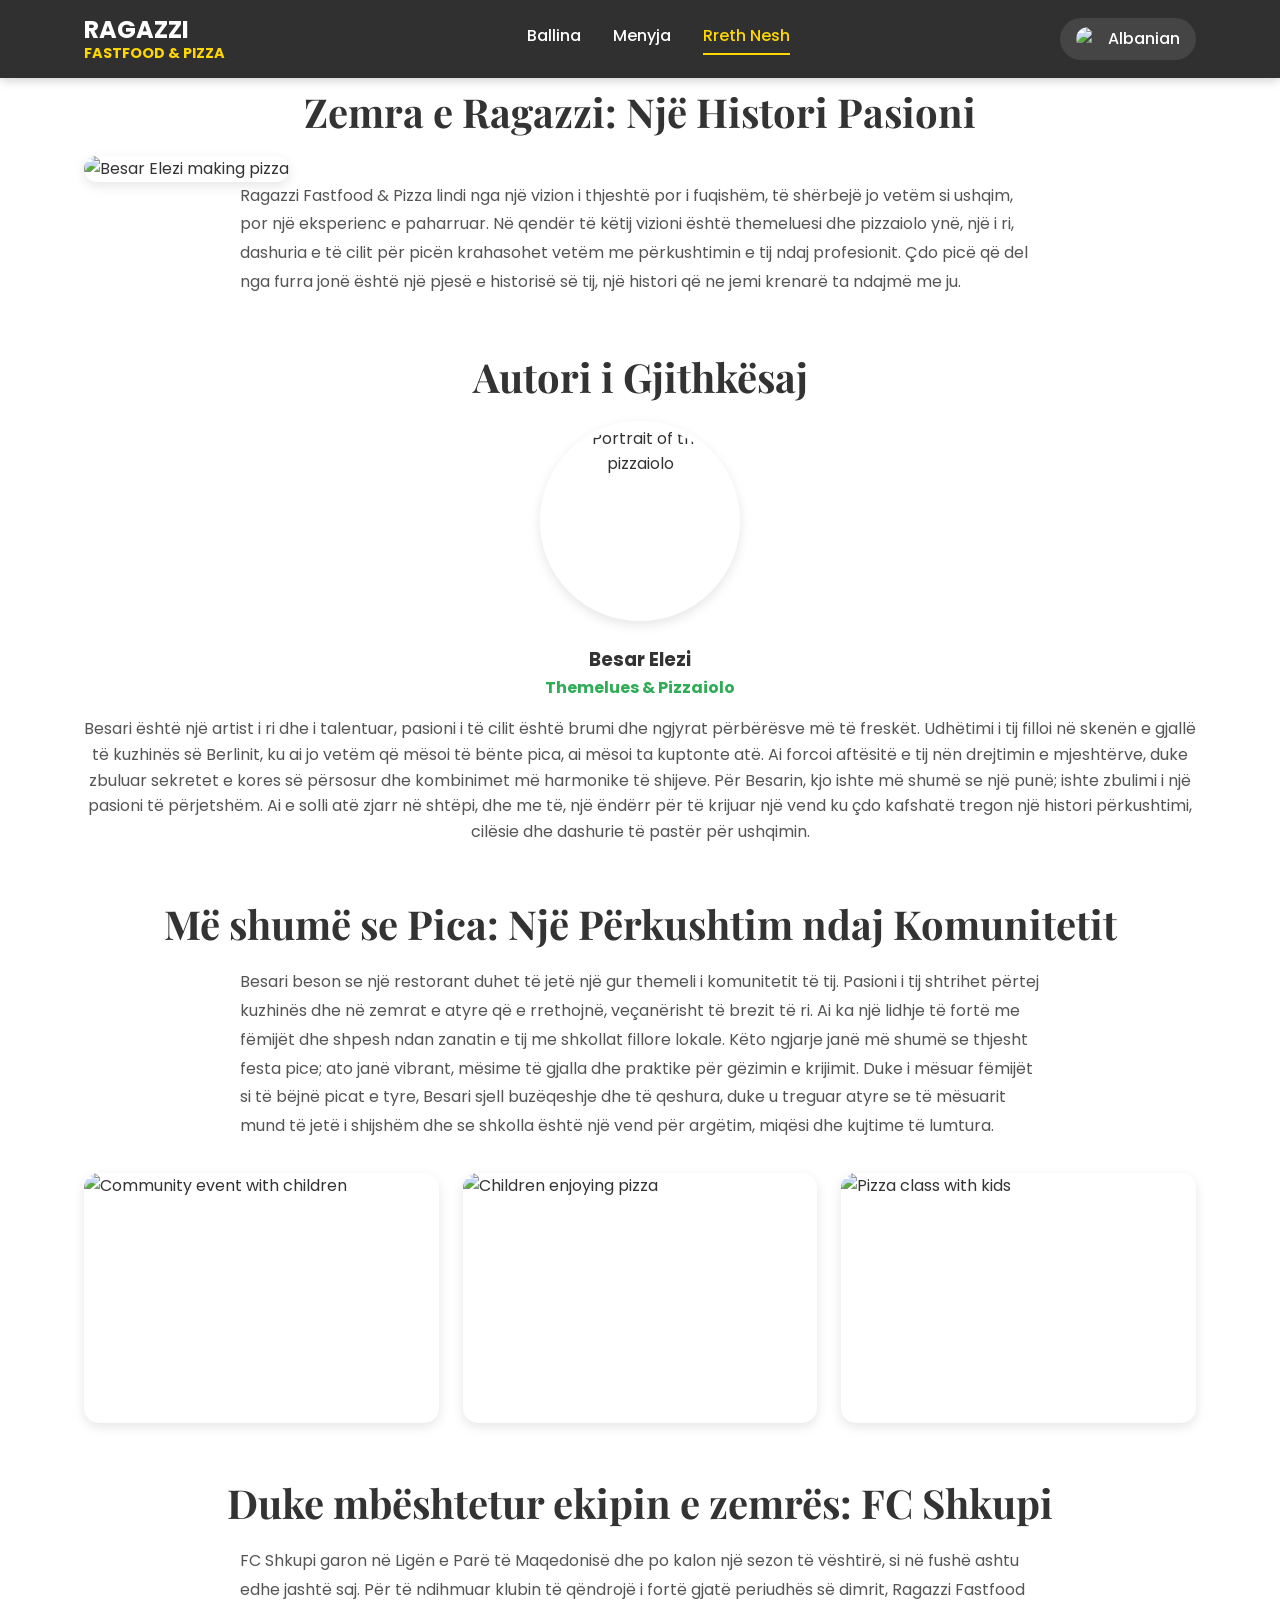
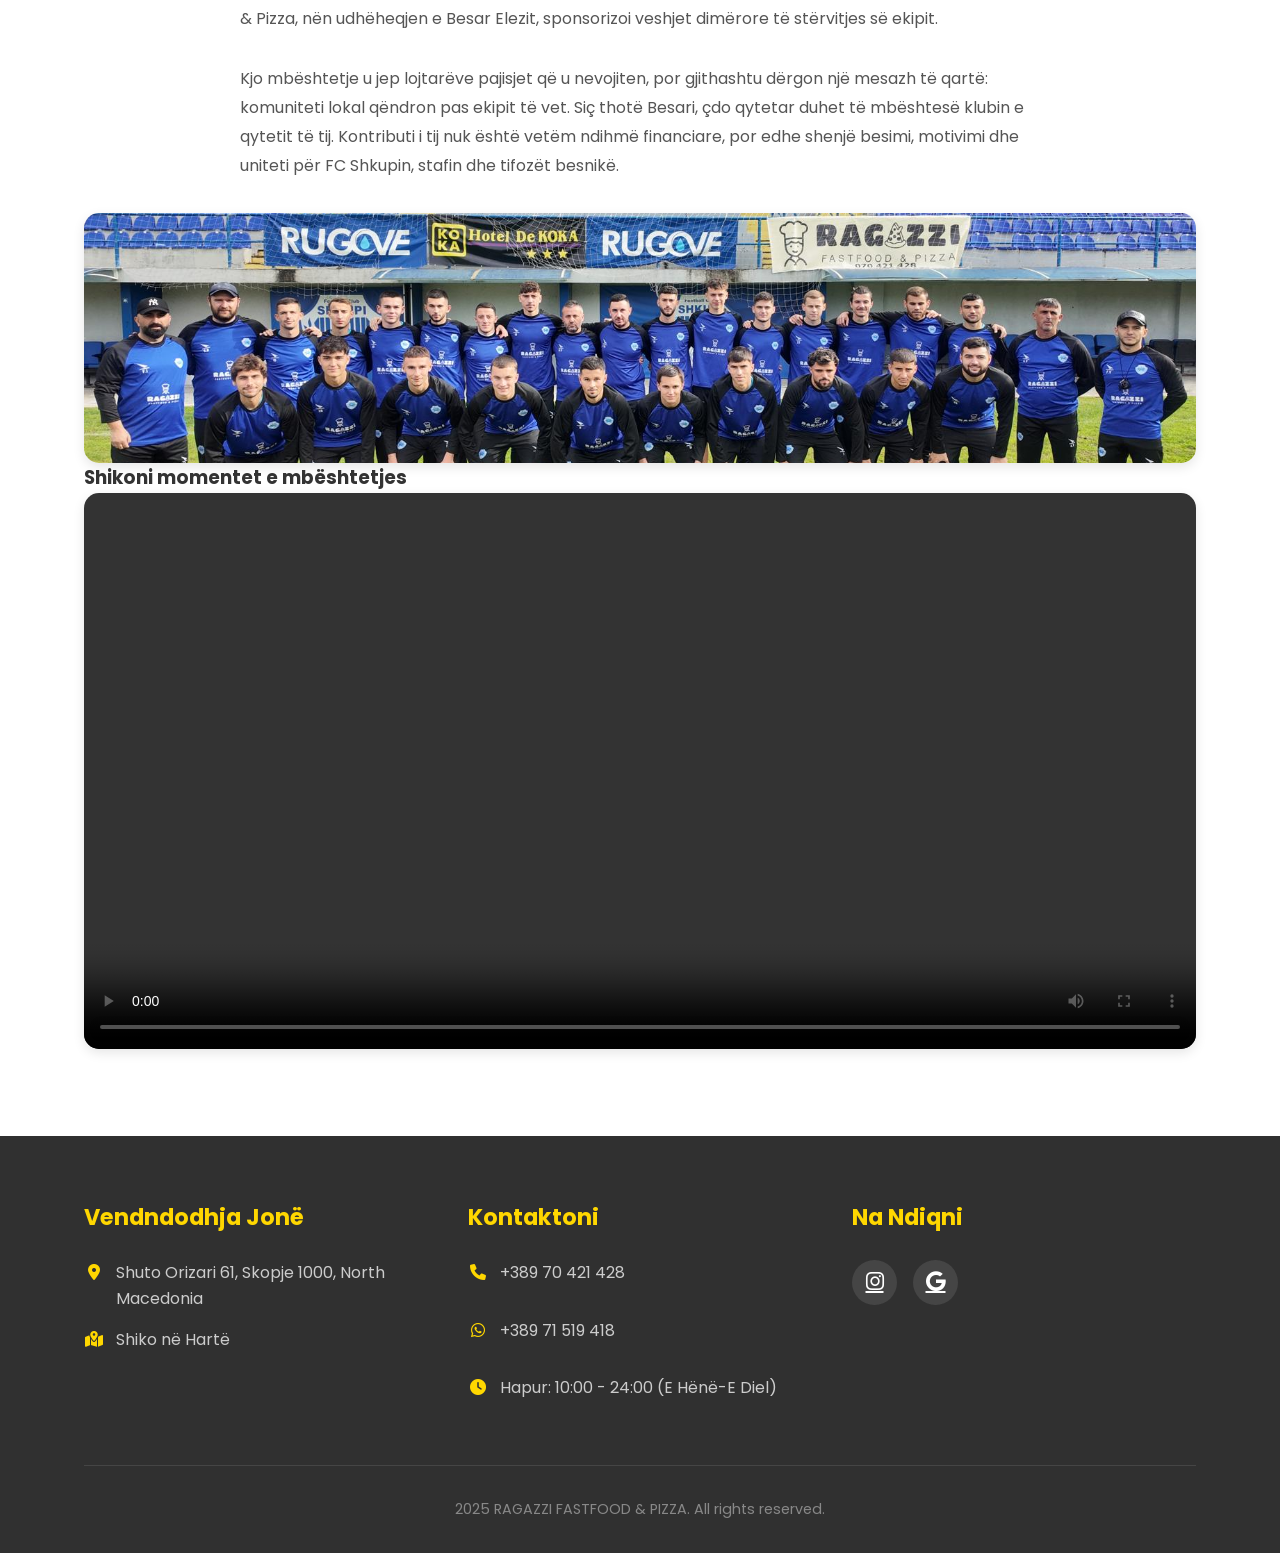
==== about.html @ 8645ae1c "Update about.html" ====
<!DOCTYPE html>
<html lang="en">
<head>
    <meta charset="UTF-8">
    <meta name="viewport" content="width=device-width, initial-scale=1.0">
    <meta name="description" content="Learn more about Ragazzi Fastfood & Pizza, the story of founder Besar Elezi, and how Ragazzi supports the local community and FC Shkupi.">
    <title>RAGAZZI FASTFOOD & PIZZA - About Us</title>

    <!-- Google Fonts and Font Awesome -->
    <link rel="preconnect" href="https://fonts.googleapis.com">
    <link rel="preconnect" href="https://fonts.gstatic.com" crossorigin>
    <link href="https://fonts.googleapis.com/css2?family=Poppins:wght@300;400;500;600;700&family=Playfair+Display:wght@700&display=swap" rel="stylesheet">
    <link rel="stylesheet" href="https://cdnjs.cloudflare.com/ajax/libs/font-awesome/6.0.0-beta3/css/all.min.css">

    <!-- Stylesheet -->
    <link rel="stylesheet" href="styles.css">

    <!-- === FAVICON & APP ICONS === -->
    <link rel="apple-touch-icon" sizes="180x180" href="logo.png">
    <link rel="icon" type="image/png" sizes="32x32" href="logo.png">
    <link rel="icon" type="image/png" sizes="16x16" href="logo.png">
    <link rel="shortcut icon" href="logo.png">
</head>
<body>
    <div id="floating-elements"></div>

    <header class="header">
        <div class="container">
            <div class="logo">RAGAZZI<br><span>FASTFOOD &amp; PIZZA</span></div>
            <nav class="main-nav">
                <a href="index.html" data-lang="home">Home</a>
                <a href="index.html" data-lang="menu">Menu</a>
                <a href="#about" class="active" data-page="about-page" data-lang="about">About Us</a>
            </nav>
            <div class="header-actions">
                <div class="language-switcher">
                    <div class="selected-lang">
                        <img src="https://flagcdn.com/gb.svg" alt="English Flag">
                        <span data-lang-key="en">English</span>
                    </div>
                    <div class="lang-dropdown">
                        <a href="#" data-lang-code="en"><img src="https://flagcdn.com/gb.svg" alt="English Flag"> English</a>
                        <a href="#" data-lang-code="sq"><img src="https://flagcdn.com/al.svg" alt="Albanian Flag"> Albanian</a>
                        <a href="#" data-lang-code="mk"><img src="https://flagcdn.com/mk.svg" alt="Macedonian Flag"> Macedonian</a>
                        <a href="#" data-lang-code="tr"><img src="https://flagcdn.com/tr.svg" alt="Turkish Flag"> Turkish</a>
                    </div>
                </div>
                <div class="mobile-nav-toggle"><i class="fas fa-bars"></i></div>
            </div>
        </div>
    </header>

    <main>
        <section id="about-page" class="page active">
            <div class="about-page">
                <div class="container">
                    <section class="about-section">
                        <h1 data-lang="aboutTitle">The Heart of Ragazzi: A Story of Passion</h1>
                        <img src="https://i.imgur.com/xi0bh5e.png" alt="Besar Elezi making pizza" class="about-hero-image" onerror="this.onerror=null;this.src='https://placehold.co/1200x500/e8e8e8/666?text=The+Art+of+Pizza';">
                        <div class="about-text">
                            <p data-lang="aboutIntro">Ragazzi Fastfood &amp; Pizza was born from a simple yet powerful vision: to serve not just food, but an experience. At the center of this vision is our founder and head pizzaiolo, a young man whose love for pizza is matched only by his dedication to his craft. Every pizza that comes out of our oven is a piece of his story, a story that we are proud to share with you.</p>
                        </div>
                    </section>

                    <section class="about-section">
                        <h2 data-lang="meetPizzaiolo">Meet the Pizzaiolo</h2>
                        <div class="pizzaiolo-section">
                            <img src="https://i.imgur.com/O9GKi3A.png" alt="Portrait of the pizzaiolo" onerror="this.onerror=null;this.src='https://placehold.co/300x300/e8e8e8/666?text=Pizzaiolo';">
                            <h3>Besar Elezi</h3>
                            <p class="title" data-lang="pizzaioloTitle">Founder &amp; Head Pizzaiolo</p>
                            <p data-lang="pizzaioloBio">Besar is a young and talented artist whose canvas is dough and whose paints are the freshest ingredients. His journey began in the vibrant culinary scene of Berlin, where he didn't just learn to make pizza—he learned to understand it. He forged his skills under the guidance of masters, discovering the secrets to the perfect crust and the most harmonious flavor combinations. For Besar, this was more than a job; it was the discovery of a lifelong passion. He brought that fire back home, and with it, a dream to create a place where every slice tells a story of dedication, quality, and the pure love of food.</p>
                        </div>
                    </section>

                    <section class="about-section">
                        <h2 data-lang="communityTitle">More Than Pizza: A Commitment to Community</h2>
                        <div class="about-text">
                            <p data-lang="communityDesc">Besar believes that a restaurant should be a cornerstone of its community. His passion extends beyond the kitchen and into the hearts of those around him, especially the younger generation. He has a strong connection with kids and frequently shares his craft with local elementary schools. These events are more than just pizza parties; they are vibrant, hands-on lessons in the joy of creation. By teaching children how to make their own pizzas, Besar brings smiles and laughter, showing them that learning can be delicious and that school is a place for fun, friendship, and happy memories.</p>
                        </div>
                        <div class="community-gallery">
                            <img src="https://i.imgur.com/cgUphZ9.png" alt="Community event with children" onerror="this.onerror=null;this.src='https://placehold.co/400x250/ccc/fff?text=Community+Event';">
                            <img src="https://i.imgur.com/gWhzV1w.png" alt="Children enjoying pizza" onerror="this.onerror=null;this.src='https://placehold.co/400x250/ccc/fff?text=Happy+Kids';">
                            <img src="https://i.imgur.com/lslG76N.png" alt="Pizza class with kids" onerror="this.onerror=null;this.src='https://placehold.co/400x250/ccc/fff?text=Pizza+Class';">
                        </div>
                    </section>

                    <section class="about-section">
                        <h2 data-lang="fcShkupiTitle">Supporting His Favorite Team: FC Shkupi</h2>
                        <div class="about-text">
                            <p data-lang="fcShkupiParagraph1">FC Shkupi is competing in the Macedonian First League and has been going through a difficult season, both on and off the pitch. To help the club stay strong during the winter period, Ragazzi Fastfood &amp; Pizza, led by Besar Elezi, stepped in and sponsored the team&apos;s winter training clothes.</p>
                            <p data-lang="fcShkupiParagraph2">This support gives the players the equipment they need, but it also sends a clear message: the local community stands behind its team. As Besar explains, everyone who lives in the city should support their own club. His contribution is not only financial help, it is also a sign of belief, motivation and unity for FC Shkupi, the club staff and its loyal fans.</p>
                        </div>
                        <div class="community-gallery">
                            <img src="fc-shkupi-team.jpg" alt="FC Shkupi players together on the pitch with Ragazzi Fastfood &amp; Pizza sponsorship" onerror="this.onerror=null;this.src='https://placehold.co/400x250/ccc/fff?text=FC+Shkupi';">
                        </div>
                        <div class="about-text">
                            <h3 data-lang="fcShkupiVideoTitle">Watch the Support in Action</h3>
                            <video class="about-hero-image" controls>
                                <source src="https://www.devletajansi.com/wp-content/uploads/2025/11/WhatsApp-Video-2025-11-16-at-00.43.44.mp4" type="video/mp4">
                                Your browser does not support the video tag.
                            </video>
                        </div>
                    </section>
                </div>
            </div>
        </section>
    </main>

    <div id="phone-modal" class="phone-modal">
        <div class="phone-modal-content">
            <span class="close-modal">×</span>
            <h3 data-lang="modalTitle">Call or Message Us</h3>
            <p data-lang="modalSubtitle">Please choose an option below:</p>
            <a href="tel:+38970421428" class="phone-number"><i class="fas fa-phone"></i> <span data-lang="callUs">Call Us</span></a>
            <a href="https://wa.me/38971519418" target="_blank" class="whatsapp-btn"><i class="fab fa-whatsapp"></i> <span data-lang="chatOnWhatsApp">Chat on WhatsApp</span></a>
            <p class="opening-hours" data-lang="openingHours">We're open: 10:00 AM - 12:00 AM</p>
        </div>
    </div>

    <footer class="footer">
        <div class="container">
            <div class="footer-content">
                <div class="footer-section">
                    <h3 data-lang="footerLocation">Our Location</h3>
                    <p><i class="fas fa-map-marker-alt"></i> <span>Shuto Orizari 61, Skopje 1000, North Macedonia</span></p>
                    <p><a href="https://www.google.com/maps/dir//Shuto+Orizari+61,+Skopje+1000,+North+Macedonia/@42.0305661,21.3462518,12z/data=!3m1!4b1!4m8!4m7!1m0!1m5!1m1!1s0x135415005ac9d28f:0x5d657fdca8c53835!2m2!1d21.4286192!2d42.0305908?entry=ttu" target="_blank"><i class="fas fa-map-marked-alt"></i> <span data-lang="viewOnMap">View on Google Maps</span></a></p>
                </div>
                <div class="footer-section">
                    <h3 data-lang="footerContact">Contact Us</h3>
                    <p><i class="fas fa-phone"></i> <a href="tel:+38970421428">+389 70 421 428</a></p>
                    <p><i class="fab fa-whatsapp"></i> <a href="https://wa.me/38971519418" target="_blank">+389 71 519 418</a></p>
                    <p><i class="fas fa-clock"></i> <span data-lang="footerOpen">Open: 10:00 AM - 12:00 AM (Mon-Sun)</span></p>
                </div>
                <div class="footer-section">
                    <h3 data-lang="footerFollow">Follow Us</h3>
                    <div class="social-links">
                        <a href="https://www.instagram.com/ragazzipizzafastfood" target="_blank" aria-label="Instagram"><i class="fab fa-instagram"></i></a>
                        <a href="https://g.co/kgs/qPfLJbe" target="_blank" aria-label="Google Reviews"><i class="fab fa-google"></i></a>
                    </div>
                </div>
            </div>
            <div class="footer-bottom">
                <p> 2025 RAGAZZI FASTFOOD &amp; PIZZA. All rights reserved.</p>
            </div>
        </div>
    </footer>

    <script>
        if (!window.location.hash) {
            var savedLang = localStorage.getItem('ragazziLang') || 'sq';
            window.location.hash = '#' + savedLang + '/about';
        }
    </script>
    <script src="script.js"></script>
</body>
</html>
---- styles.css ----
/* Global Styles & Variables */
:root {
    --primary-color: #2EAD56;
    --accent-color: #FFD700;
    --text-color: #333;
    --white: #fff;
    --light-bg: #f9f9f9;
    --shadow: 0 4px 12px rgba(0, 0, 0, 0.1);
    --shadow-hover: 0 8px 20px rgba(0, 0, 0, 0.15);
    --transition: all 0.3s ease;
    --bg-gradient: linear-gradient(135deg, #e74c3c, #c0392b);
}
* { margin: 0; padding: 0; box-sizing: border-box; }
html { scroll-behavior: smooth; -webkit-tap-highlight-color: transparent; overflow-x: hidden; }
body {
    font-family: 'Poppins', sans-serif;
    line-height: 1.6;
    color: var(--text-color);
    background: var(--white);
    position: relative;
    overflow-x: hidden;
}
body.mobile-nav-open { overflow: hidden; }
.container { width: 90%; max-width: 1200px; margin: 0 auto; padding: 0 20px; }
.page { display: none; animation: fadeIn 0.6s ease-in-out; overflow: hidden; }
.page.active { display: block; }
@keyframes fadeIn {
    from { opacity: 0; transform: translateY(20px); }
    to { opacity: 1; transform: translateY(0); }
}
.lang-switching [data-lang],
.lang-switching #pizza-name,
.lang-switching #pizza-description,
.lang-switching #menu-title {
    opacity: 0;
   transition: opacity 0.3s ease;
}

/* Header */
.header {
    background-color: rgba(26, 26, 26, 0.9);
    padding: 1rem 0;
    position: fixed;
    width: 100%;
    top: 0;
    z-index: 1000;
    transition: padding 0.3s ease;
    box-shadow: 0 2px 10px rgba(0, 0, 0, 0.2);
    backdrop-filter: blur(10px);
}
.header .container { display: flex; justify-content: space-between; align-items: center; }
.logo { font-size: 1.5rem; font-weight: 700; color: var(--white); text-transform: uppercase; line-height: 1.2; }
.logo span { font-size: 0.9rem; display: block; color: var(--accent-color); }
.main-nav { display: flex; align-items: center; }
.main-nav a {
    color: var(--white);
    text-decoration: none;
    font-weight: 500;
    margin-left: 2rem;
    padding-bottom: 5px;
    border-bottom: 2px solid transparent;
    transition: var(--transition);
}
.main-nav a:hover, .main-nav a.active { color: var(--accent-color); border-bottom-color: var(--accent-color); }
.header-actions { display: flex; align-items: center; gap: 1rem; }
.mobile-nav-toggle { display: none; color: var(--white); font-size: 1.5rem; cursor: pointer; z-index: 1001; }

/* Language Switcher */
.language-switcher { position: relative; }
.selected-lang { display: flex; align-items: center; cursor: pointer; padding: 0.5rem 1rem; border-radius: 50px; background-color: rgba(255, 255, 255, 0.1); transition: background-color 0.3s ease; }
.selected-lang:hover { background-color: rgba(255, 255, 255, 0.2); }
.selected-lang img { width: 24px; height: 24px; margin-right: 0.5rem; border-radius: 50%; }
.selected-lang span { color: var(--white); font-weight: 500; }
.lang-dropdown {
    position: absolute;
    top: 120%;
    right: 0;
    background-color: var(--white);
    border-radius: 8px;
    box-shadow: 0 4px 20px rgba(0,0,0,0.15);
    padding: 0.5rem;
    width: max-content;
    opacity: 0;
    visibility: hidden;
    transform: translateY(10px);
    transition: opacity 0.3s ease, transform 0.3s ease, visibility 0.3s;
}
.language-switcher.open .lang-dropdown { opacity: 1; visibility: visible; transform: translateY(0); }
.lang-dropdown a { display: flex; align-items: center; padding: 0.75rem 1rem; text-decoration: none; color: var(--text-color); transition: background-color 0.2s ease; border-radius: 4px; }
.lang-dropdown a:hover { background-color: var(--light-bg); }
.lang-dropdown img { width: 20px; height: 20px; margin-right: 0.75rem; border-radius: 50%; }

/* Hero Section */
.hero {
    background-color: #000; /* Fallback */
    background-image: 
        radial-gradient(ellipse at center, rgba(210, 0, 0, 0.3) 0%, rgba(0, 0, 0, 0.9) 70%),
        url('https://www.pngall.com/wp-content/uploads/2017/01/Albanian-Eagle-PNG-Image.png');
    background-size: 
        100% 100%,
        60% auto;
    background-position: 
        center center,
        center center;
    background-repeat: 
        no-repeat,
        no-repeat;
    height: 100vh;
    display: flex;
    align-items: center;
    justify-content: center;
    text-align: center;
    color: var(--white);
    position: relative; /* For potential pseudo-elements if needed */
}
.hero-content h1 { font-family: 'Playfair Display', serif; font-size: 4rem; margin-bottom: 1rem; text-shadow: 2px 2px 8px rgba(0,0,0,0.7); }
.hero-content p { font-size: 1.2rem; max-width: 600px; margin: 0 auto 2rem; }
.btn-primary, .btn-secondary { padding: 1rem 2.5rem; text-decoration: none; border-radius: 50px; font-weight: 700; transition: var(--transition); display: inline-block; }
.btn-primary { background: var(--accent-color); color: var(--text-color); box-shadow: var(--shadow); }
.btn-secondary { background: transparent; border: 2px solid var(--accent-color); color: var(--accent-color); }
.btn-primary:hover, .btn-secondary:hover { transform: translateY(-3px); box-shadow: var(--shadow-hover); }
.btn-secondary:hover { background: var(--accent-color); color: var(--text-color); }

/* Content Sections */
.featured-items, .about-preview, .about-page { padding: 5rem 0; }
.featured-items { background: var(--light-bg); }
.about-preview { background: #222; color: var(--white); text-align: center; }
.featured-items h2, .about-preview h2, .about-section h1, .about-section h2 { text-align: center; font-size: 2.5rem; margin-bottom: 2rem; }
.about-section h1, .about-section h2 { font-family: 'Playfair Display', serif; margin-top: 3rem; margin-bottom: 0.75rem; }
.about-section:first-child h1 { margin-top: 0; }
.about-preview p, .about-text p { max-width: 800px; margin: 0 auto 2rem; line-height: 1.8; color: #ccc; }
.about-text p, .pizzaiolo-section p { color: #555; }
.items-grid { display: grid; grid-template-columns: repeat(auto-fit, minmax(300px, 1fr)); gap: 2rem; }
.item-card { background: var(--white); border-radius: 15px; overflow: hidden; box-shadow: var(--shadow); text-align: center; transition: var(--transition); cursor: pointer; }
.item-card:hover { transform: translateY(-10px); box-shadow: var(--shadow-hover); }

/* MODIFICATION: Style for the new <a> wrapper on item cards */
a.item-card {
    text-decoration: none;
    color: inherit;
    display: block;
}

.item-card img { width: 100%; height: 250px; object-fit: cover; }
.item-card h3 { font-size: 1.5rem; margin: 1.5rem 0 0.5rem; }
.item-card p { padding: 0 1.5rem 1.5rem; color: #666; }
.pizzaiolo-section { display: flex; flex-direction: column; align-items: center; text-align: center; }
.pizzaiolo-section img { width: 200px; height: 200px; border-radius: 50%; object-fit: cover; margin-bottom: 1.5rem; border: 5px solid var(--white); box-shadow: var(--shadow); }

.pizzaiolo-section .title {
    font-weight: 700;
    color: var(--primary-color);
    margin-bottom: 1rem;
}
.community-gallery { display: grid; grid-template-columns: repeat(auto-fit, minmax(280px, 1fr)); gap: 1.5rem; margin-top: 2rem; }
.community-gallery img, .about-hero-image { width: 100%; object-fit: cover; border-radius: 15px; box-shadow: var(--shadow); transition: var(--transition); }
.community-gallery img { height: 250px; }
.community-gallery img:hover { transform: scale(1.05); box-shadow: var(--shadow-hover); }

/* Menu Page */
#menu-page-container { width: 100vw; padding: 80px 0 4rem; background: var(--bg-gradient); min-height: 100vh; position: relative; overflow-x: hidden; transition: background 0.5s ease; }
.menu-nav-links.desktop-nav { display: flex; gap: 0.5rem; align-items: center; flex-wrap: wrap; justify-content: center; background: rgba(0,0,0,0.2); padding: 1rem; }
.menu-nav-links a { color: var(--white); text-decoration: none; font-weight: 500; text-transform: uppercase; font-size: 0.8rem; padding: 0.5rem 1rem; border-radius: 20px; transition: all 0.3s ease; }
.menu-nav-links a:hover, .menu-nav-links a.active { color: #000; background: var(--accent-color); }
#menu-title { text-align: center; color: var(--white); margin: 2rem 0; font-size: 2.5rem; text-shadow: 2px 2px 4px rgba(0,0,0,0.2); }
.pizza-display {
    display: flex;
    align-items: center;
    justify-content: center;
    gap: 1rem;
    max-width: 1200px;
    margin: 0 auto;
    padding: 2rem 1.5rem;
    position: relative;
    z-index: 2;
    background: rgba(255, 255, 255, 0.1);
    backdrop-filter: blur(10px);
    border-radius: 20px;
    box-shadow: var(--shadow);
    border: 1px solid rgba(255, 255, 255, 0.1);
}
.size-selector-vertical { display: flex; flex-direction: column; gap: 1rem; }
.size-option { width: 50px; height: 50px; border-radius: 50%; display: flex; align-items: center; justify-content: center; background: rgba(255, 255, 255, 0.1); color: var(--white); font-weight: bold; cursor: pointer; transition: all 0.3s ease; border: 2px solid rgba(255,255,255,0.2); }
.size-option:hover { background: rgba(255, 255, 255, 0.2); transform: scale(1.1); }
.size-option.active { background: var(--accent-color); color: #000; border-color: var(--accent-color); box-shadow: 0 0 15px rgba(255,215,0,0.5); transform: scale(1.1); }
.pizza-content {
    display: flex;
    flex-direction: column;
    align-items: center;
    justify-content: center;
    gap: 0.75rem;
    flex-grow: 1;
    width: 100%;
}
.pizza-image-container { 
    width: 100%; 
    max-width: 380px;
    aspect-ratio: 1/1; 
    margin-bottom: 0.5rem;
}
#pizza-image { width: 100%; height: 100%; object-fit: contain; transition: transform 0.4s ease; }
.pizza-info {
    text-align: center;
    display: flex;
    flex-direction: column;
    align-items: center;
    gap: 0.25rem;
}
#pizza-name { 
    font-size: 2.2rem; 
    color: var(--white); 
    text-transform: uppercase; 
    font-weight: 700; 
}
.pizza-description { 
    font-size: 1.1rem; 
    color: #eee; 
    max-width: 100%;
    white-space: nowrap;
    overflow: hidden;
    text-overflow: ellipsis;
    padding: 0 1rem;
}
.ingredients { 
    display: flex; 
    flex-wrap: wrap; 
    justify-content: center; 
    gap: 0.75rem; 
    margin: 0.75rem 0;
    max-width: 90%;
}
.ingredients span { background: rgba(255,255,255,0.1); padding: 0.4rem 0.9rem; border-radius: 20px; font-size: 0.9rem; color: var(--white); backdrop-filter: blur(5px); }
.pizza-navigation { 
    display: flex; 
    justify-content: center; 
    align-items: center; 
    width: 100%; 
    margin-top: 1rem;
    gap: 1rem;
    padding: 0 1rem;
}
.nav-btn { background: rgba(255,255,255,0.2); border: 1px solid rgba(255,255,255,0.3); color: var(--white); width: 55px; height: 55px; border-radius: 50%; cursor: pointer; font-size: 1.2rem; transition: all 0.3s ease; backdrop-filter: blur(5px); display: flex; justify-content: center; align-items: center; padding: 1rem; line-height: 1; }
.order-now-btn { background: var(--accent-color); color: var(--text-color); border: none; padding: 1rem 3rem; font-size: 1.1rem; font-weight: bold; border-radius: 50px; cursor: pointer; transition: all 0.3s ease; text-transform: uppercase; white-space: nowrap; min-width: 180px; text-align: center; box-shadow: 0 4px 15px rgba(0,0,0,0.2); }
.nav-btn:hover { background: rgba(255,215,0,0.2); }
.order-now-btn:hover { transform: translateY(-3px); box-shadow: var(--shadow-hover); }
.pizza-image-container, .pizza-info, .ingredients { transition: opacity 0.4s ease, transform 0.4s cubic-bezier(0.68, -0.55, 0.27, 1.55); }
.pizza-display.is-navigating .pizza-image-container, .pizza-display.is-navigating .pizza-info, .pizza-display.is-navigating .ingredients { opacity: 0; transform: translateY(30px); }
.pizza-display.is-navigating #pizza-image { transform: scale(0.7); }

/* Floating Emojis & Phone Modal */
#floating-elements { position: absolute; top: 0; left: 0; width: 100%; height: 100%; pointer-events: none; z-index: 1; }
.floating-emoji { position: absolute; font-size: 2rem; opacity: 0; animation: floatUp 15s linear infinite; }
@keyframes floatUp {
    0% { transform: translateY(100vh) scale(0); opacity: 0; }
    10% { opacity: 0.1; }
    90% { opacity: 0.1; }
    100% { transform: translateY(-100px) scale(1.5); opacity: 0; }
}
.phone-modal { display: none; position: fixed; top: 0; left: 0; width: 100%; height: 100%; background: rgba(0,0,0,0.8); z-index: 2000; justify-content: center; align-items: center; opacity: 0; transition: opacity 0.3s ease; }
.phone-modal.show { display: flex; opacity: 1; }
.phone-modal-content { background: var(--white); padding: 2.5rem; border-radius: 15px; text-align: center; max-width: 400px; width: 90%; position: relative; box-shadow: 0 10px 30px rgba(0,0,0,0.3); transform: scale(0.9); transition: transform 0.3s ease; display: flex; flex-direction: column; align-items: center; gap: 1rem; }
.phone-modal.show .phone-modal-content { transform: scale(1); }
.close-modal { position: absolute; top: 1rem; right: 1.5rem; font-size: 1.8rem; cursor: pointer; color: #666; }
.phone-modal-content a { display: inline-flex; align-items: center; justify-content: center; gap: 0.8rem; padding: 12px 20px; border-radius: 30px; text-decoration: none; font-weight: 600; font-size: 1.1rem; width: 90%; max-width: 280px; color: var(--white); }
.phone-number { background-color: #555; }
.whatsapp-btn { background-color: #25D366; }

/* Footer */
.footer {
    background-color: rgba(26, 26, 26, 0.9);
    backdrop-filter: blur(10px);
    color: var(--white);
    padding: 4rem 0 2rem;
}
.footer-content { display: grid; grid-template-columns: repeat(auto-fit, minmax(250px, 1fr)); gap: 2.5rem; margin-bottom: 3rem; }


.footer-section h3 { color: var(--accent-color); font-size: 1.4rem; margin-bottom: 1.5rem; }
.footer-section p,
.footer-section a:not(.social-links a) {
    color: #ccc;
    margin-bottom: 1rem;
    display: flex;
    align-items: flex-start; /* Align icon to the top of the text block */
    gap: 0.75rem;
    text-decoration: none;
}
.footer-section p i,
.footer-section a:not(.social-links a) i {
    color: var(--accent-color);
    width: 20px;
    flex-shrink: 0;
    text-align: center;
    margin-top: 4px; /* Nudge icon down for perfect visual alignment */
}
.footer-section .info-text {
    align-self: center;
}

.social-links { display: flex; gap: 1rem; }
.social-links a { display: flex; align-items: center; justify-content: center; width: 45px; height: 45px; background: rgba(255, 255, 255, 0.1); border-radius: 50%; color: var(--white); font-size: 1.3rem; transition: all 0.3s ease; }
.social-links a:hover { background: var(--accent-color); color: #000; transform: translateY(-3px); }
.footer-bottom { text-align: center; padding-top: 2rem; border-top: 1px solid rgba(255, 255, 255, 0.1); font-size: 0.9rem; color: #888; }

/* Mobile Category Scroller (Hidden on Desktop) */
.category-scroller-container.mobile-nav { display: none; }

/* === Responsive Design === */
@media (max-width: 992px) {
    /* Tablet & Mobile Navigation */
    .mobile-nav-toggle { display: block; }
    .main-nav {
        display: none;
        flex-direction: column;
        align-items: center;
        position: absolute;
        top: 100%;
        left: 0;
        width: 100%;
        background-color: rgba(26, 26, 26, 0.98);
        backdrop-filter: blur(15px);
        padding: 1rem 0;
        border-top: 1px solid rgba(255, 255, 255, 0.1);
        animation: slideDown 0.3s ease-in-out;
    }
    @keyframes slideDown {
        from { transform: translateY(-10px); opacity: 0; }
        to { transform: translateY(0); opacity: 1; }
    }
    .main-nav.mobile-open { display: flex; }
    .main-nav a { margin: 0.8rem 0; font-size: 1.1rem; border-bottom: none; }
    .main-nav a:hover, .main-nav a.active { border-bottom: none; }
    .selected-lang span { display: none; }
    .selected-lang { padding: 0.4rem; }
    .selected-lang img { margin-right: 0; }
    .lang-dropdown { background-color: #333; }
    .lang-dropdown a { color: var(--white); }
    .lang-dropdown a:hover { background-color: rgba(255,255,255,0.1); }
}

@media (max-width: 768px) {
    /* General Mobile Layout */
    .container { width: 95%; }
    .hero-content h1 { font-size: 2.8rem; }
    .hero-content p { font-size: 1.1rem; padding: 0 1rem; }

    /* Mobile Menu Categories */
    .menu-nav-links.desktop-nav { display: none; }
    .category-scroller-container.mobile-nav {
        display: block;
        padding: 0.5rem 0;
        margin-bottom: 1.5rem;
        background: rgba(0,0,0,0.15);
    }
    .category-scroller { display: flex; overflow-x: auto; scrollbar-width: none; -webkit-overflow-scrolling: touch; padding: 0.5rem 1rem; gap: 0.75rem; }
    .category-scroller::-webkit-scrollbar { display: none; }
    .category-chip { display: flex; align-items: center; gap: 0.5rem; padding: 0.6rem 1rem; border-radius: 50px; background: rgba(0,0,0,0.2); color: var(--white); font-size: 1rem; text-decoration: none; white-space: nowrap; transition: all 0.3s ease; border: 1px solid rgba(255,255,255,0.2); }
    .category-chip.active, .category-chip:hover { background: var(--accent-color); color: #000; transform: translateY(-2px); border-color: var(--accent-color); box-shadow: 0 4px 10px rgba(0,0,0,0.2); }

    /* Mobile Pizza Display */
    #menu-page-container { padding-top: 70px; }
    .pizza-display { flex-direction: column; padding: 1.5rem 1rem; width: 95%; }
    .size-selector-vertical { flex-direction: row; order: 2; margin: 1rem 0; }
    .pizza-content { order: 1; gap: 0.75rem; }
    .pizza-image-container { max-width: 65vw; }
    #pizza-name { font-size: 1.8rem; }
    .pizza-description { font-size: 0.95rem; white-space: normal; } /* Allow wrapping on small screens */
    .pizza-navigation { justify-content: center; gap: 1rem; padding: 0 1rem; }
    .nav-btn { width: 45px; height: 45px; font-size: 1rem; }
    .order-now-btn { padding: 0.7rem 1.5rem; font-size: 1rem; flex-grow: 0; }
    
    /* Mobile Footer */
    .footer-content { text-align: left; }
    .social-links, .footer-section p { justify-content: flex-start; }
}

@media (max-width: 480px) {
    /* Small Phone Layout */
    .hero-content h1 { font-size: 2.2rem; }
    .hero-content p { font-size: 1rem; }
    .btn-primary, .btn-secondary { padding: 0.8rem 1.8rem; font-size: 0.9rem; }
    #menu-title { font-size: 2rem; }
    #pizza-name { font-size: 1.6rem; }
    .pizza-description { font-size: 0.9rem; }
    .ingredients span { font-size: 0.8rem; }
}
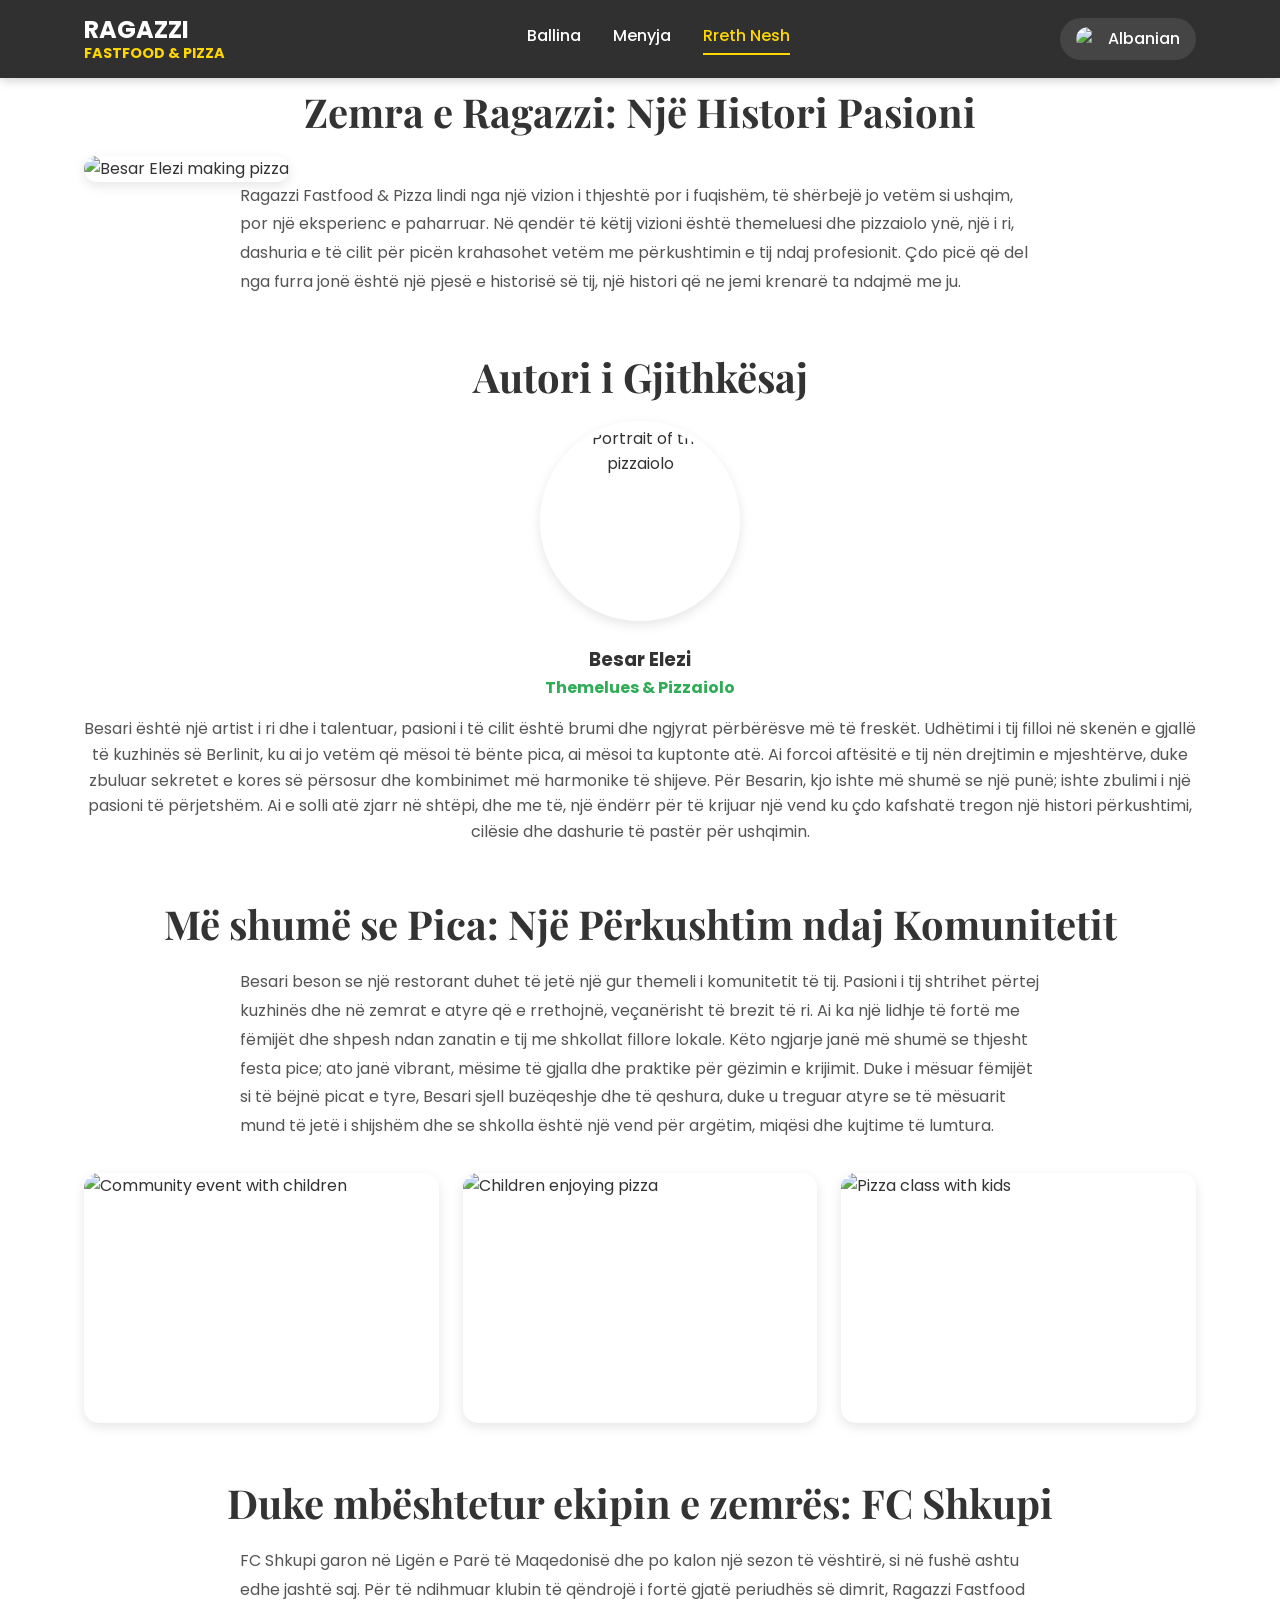
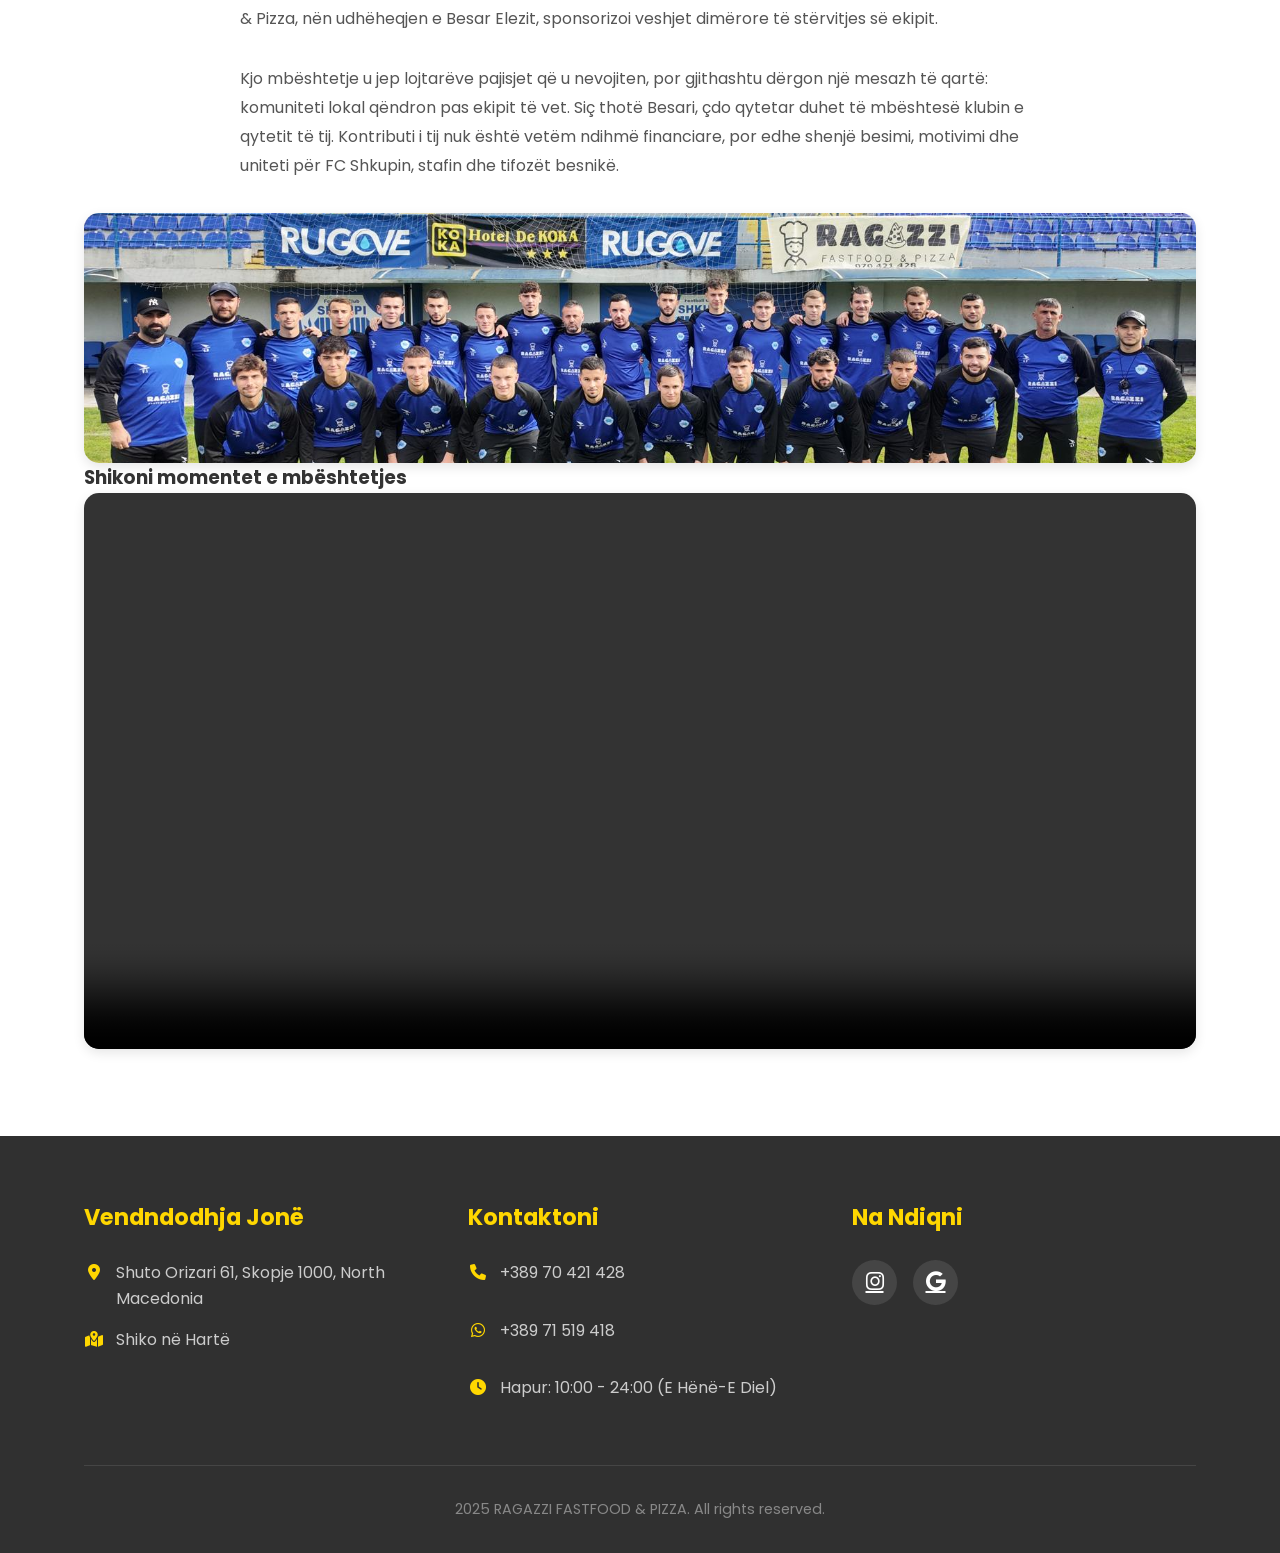
==== commit cc26d41a: "Update about.html" ====
--- a/about.html
+++ b/about.html
@@ -28,8 +28,8 @@
         <div class="container">
             <div class="logo">RAGAZZI<br><span>FASTFOOD &amp; PIZZA</span></div>
             <nav class="main-nav">
-                <a href="index.html" data-lang="home">Home</a>
-                <a href="index.html" data-lang="menu">Menu</a>
+                <a href="index.html#home" data-lang="home">Home</a>
+                <a href="index.html#menu" data-lang="menu">Menu</a>
                 <a href="#about" class="active" data-page="about-page" data-lang="about">About Us</a>
             </nav>
             <div class="header-actions">
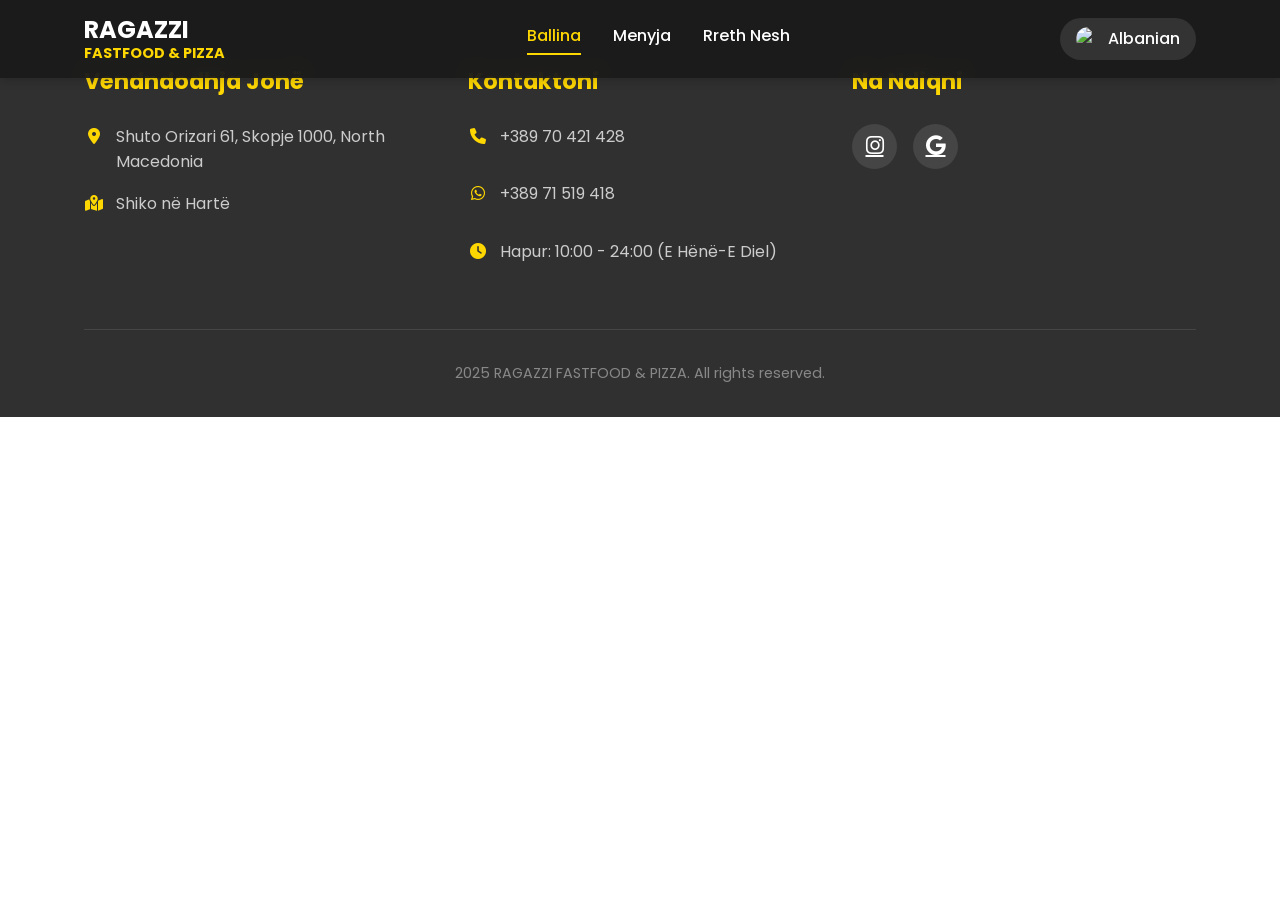
==== commit 3977d569: "Update about.html" ====
--- a/about.html
+++ b/about.html
@@ -5,6 +5,19 @@
     <meta name="viewport" content="width=device-width, initial-scale=1.0">
     <meta name="description" content="Learn more about Ragazzi Fastfood & Pizza, the story of founder Besar Elezi, and how Ragazzi supports the local community and FC Shkupi.">
     <title>RAGAZZI FASTFOOD & PIZZA - About Us</title>
+    
+    <!-- Canonical + Open Graph + Twitter Card for About page -->
+    <link rel="canonical" href="https://pizzeriaragazziskopje.com/about.html">
+    <meta property="og:type" content="website">
+    <meta property="og:url" content="https://pizzeriaragazziskopje.com/about.html">
+    <meta property="og:title" content="About Ragazzi Fastfood & Pizza | Our Story">
+    <meta property="og:description" content="Meet the team behind Ragazzi Fastfood & Pizza and discover our story and community support.">
+    <meta property="og:image" content="https://i.imgur.com/xi0bh5e.png">
+    <meta property="og:image:alt" content="Ragazzi Fastfood & Pizza - Our Story">
+    <meta name="twitter:card" content="summary_large_image">
+    <meta name="twitter:title" content="About Ragazzi Fastfood & Pizza | Our Story">
+    <meta name="twitter:description" content="Meet the team behind Ragazzi Fastfood & Pizza and discover our story and community support.">
+    <meta name="twitter:image" content="https://i.imgur.com/xi0bh5e.png">
 
     <!-- Google Fonts and Font Awesome -->
     <link rel="preconnect" href="https://fonts.googleapis.com">
@@ -14,12 +27,28 @@
 
     <!-- Stylesheet -->
     <link rel="stylesheet" href="styles.css">
+    
+    <!-- JSON-LD: Organization for About page -->
+    <script type="application/ld+json">
+    {
+      "@context": "https://schema.org",
+      "@type": "Organization",
+      "name": "Ragazzi Fastfood & Pizza",
+      "url": "https://pizzeriaragazziskopje.com/about.html",
+      "logo": "https://pizzeriaragazziskopje.com/logo.png",
+      "sameAs": [
+        "https://www.instagram.com/ragazzipizzafastfood",
+        "https://g.co/kgs/qPfLJbe"
+      ]
+    }
+    </script>
 
     <!-- === FAVICON & APP ICONS === -->
     <link rel="apple-touch-icon" sizes="180x180" href="logo.png">
     <link rel="icon" type="image/png" sizes="32x32" href="logo.png">
     <link rel="icon" type="image/png" sizes="16x16" href="logo.png">
     <link rel="shortcut icon" href="logo.png">
+    <style>body:not(.lang-ready) .header, body:not(.lang-ready) main { opacity: 0; } body.lang-ready .header, body.lang-ready main { opacity: 1; transition: opacity 0.15s ease; }</style>
 </head>
 <body>
     <div id="floating-elements"></div>
@@ -28,9 +57,9 @@
         <div class="container">
             <div class="logo">RAGAZZI<br><span>FASTFOOD &amp; PIZZA</span></div>
             <nav class="main-nav">
-                <a href="index.html#home" data-lang="home">Home</a>
-                <a href="index.html#menu" data-lang="menu">Menu</a>
-                <a href="#about" class="active" data-page="about-page" data-lang="about">About Us</a>
+                <a href="/sq/home" data-page="home-page" data-lang="home">Home</a>
+                <a href="/sq/menu" data-page="menu-page" data-lang="menu">Menu</a>
+                <a href="about.html" class="active" data-page="about-page" data-lang="about">About Us</a>
             </nav>
             <div class="header-actions">
                 <div class="language-switcher">
@@ -95,7 +124,7 @@
                         </div>
                         <div class="about-text">
                             <h3 data-lang="fcShkupiVideoTitle">Watch the Support in Action</h3>
-                            <video class="about-hero-image" controls>
+                            <video class="about-hero-image" controls autoplay muted playsinline>
                                 <source src="https://www.devletajansi.com/wp-content/uploads/2025/11/WhatsApp-Video-2025-11-16-at-00.43.44.mp4" type="video/mp4">
                                 Your browser does not support the video tag.
                             </video>
@@ -145,12 +174,6 @@
         </div>
     </footer>
 
-    <script>
-        if (!window.location.hash) {
-            var savedLang = localStorage.getItem('ragazziLang') || 'sq';
-            window.location.hash = '#' + savedLang + '/about';
-        }
-    </script>
     <script src="script.js"></script>
 </body>
 </html>
--- a/styles.css
+++ b/styles.css
@@ -240,7 +240,7 @@
     padding: 0 1rem;
 }
 .nav-btn { background: rgba(255,255,255,0.2); border: 1px solid rgba(255,255,255,0.3); color: var(--white); width: 55px; height: 55px; border-radius: 50%; cursor: pointer; font-size: 1.2rem; transition: all 0.3s ease; backdrop-filter: blur(5px); display: flex; justify-content: center; align-items: center; padding: 1rem; line-height: 1; }
-.order-now-btn { background: var(--accent-color); color: var(--text-color); border: none; padding: 1rem 3rem; font-size: 1.1rem; font-weight: bold; border-radius: 50px; cursor: pointer; transition: all 0.3s ease; text-transform: uppercase; white-space: nowrap; min-width: 180px; text-align: center; box-shadow: 0 4px 15px rgba(0,0,0,0.2); }
+.order-now-btn { background: var(--accent-color); color: var(--text-color); border: none; padding: 1rem 2rem; font-size: 1.1rem; font-weight: 800; border-radius: 50px; cursor: pointer; transition: all 0.3s ease; text-transform: uppercase; white-space: nowrap; flex: 1; max-width: 300px; text-align: center; box-shadow: 0 4px 15px rgba(0,0,0,0.2); letter-spacing: 0.5px; }
 .nav-btn:hover { background: rgba(255,215,0,0.2); }
 .order-now-btn:hover { transform: translateY(-3px); box-shadow: var(--shadow-hover); }
 .pizza-image-container, .pizza-info, .ingredients { transition: opacity 0.4s ease, transform 0.4s cubic-bezier(0.68, -0.55, 0.27, 1.55); }
@@ -352,9 +352,8 @@
         margin-bottom: 1.5rem;
         background: rgba(0,0,0,0.15);
     }
-    .category-scroller { display: flex; overflow-x: auto; scrollbar-width: none; -webkit-overflow-scrolling: touch; padding: 0.5rem 1rem; gap: 0.75rem; }
-    .category-scroller::-webkit-scrollbar { display: none; }
-    .category-chip { display: flex; align-items: center; gap: 0.5rem; padding: 0.6rem 1rem; border-radius: 50px; background: rgba(0,0,0,0.2); color: var(--white); font-size: 1rem; text-decoration: none; white-space: nowrap; transition: all 0.3s ease; border: 1px solid rgba(255,255,255,0.2); }
+    .category-scroller { overflow: hidden; padding: 0.5rem 1rem; }
+    .category-chip { display: flex; align-items: center; gap: 0.5rem; padding: 0.6rem 1rem; border-radius: 50px; background: rgba(0,0,0,0.2); color: var(--white); font-size: 1rem; text-decoration: none; white-space: nowrap; transition: all 0.3s ease; border: 1px solid rgba(255,255,255,0.2); flex-shrink: 0; }
     .category-chip.active, .category-chip:hover { background: var(--accent-color); color: #000; transform: translateY(-2px); border-color: var(--accent-color); box-shadow: 0 4px 10px rgba(0,0,0,0.2); }
 
     /* Mobile Pizza Display */
@@ -367,7 +366,7 @@
     .pizza-description { font-size: 0.95rem; white-space: normal; } /* Allow wrapping on small screens */
     .pizza-navigation { justify-content: center; gap: 1rem; padding: 0 1rem; }
     .nav-btn { width: 45px; height: 45px; font-size: 1rem; }
-    .order-now-btn { padding: 0.7rem 1.5rem; font-size: 1rem; flex-grow: 0; }
+    .order-now-btn { padding: 0.8rem 1.5rem; font-size: 1rem; font-weight: 800; flex: 1; max-width: 280px; }
     
     /* Mobile Footer */
     .footer-content { text-align: left; }
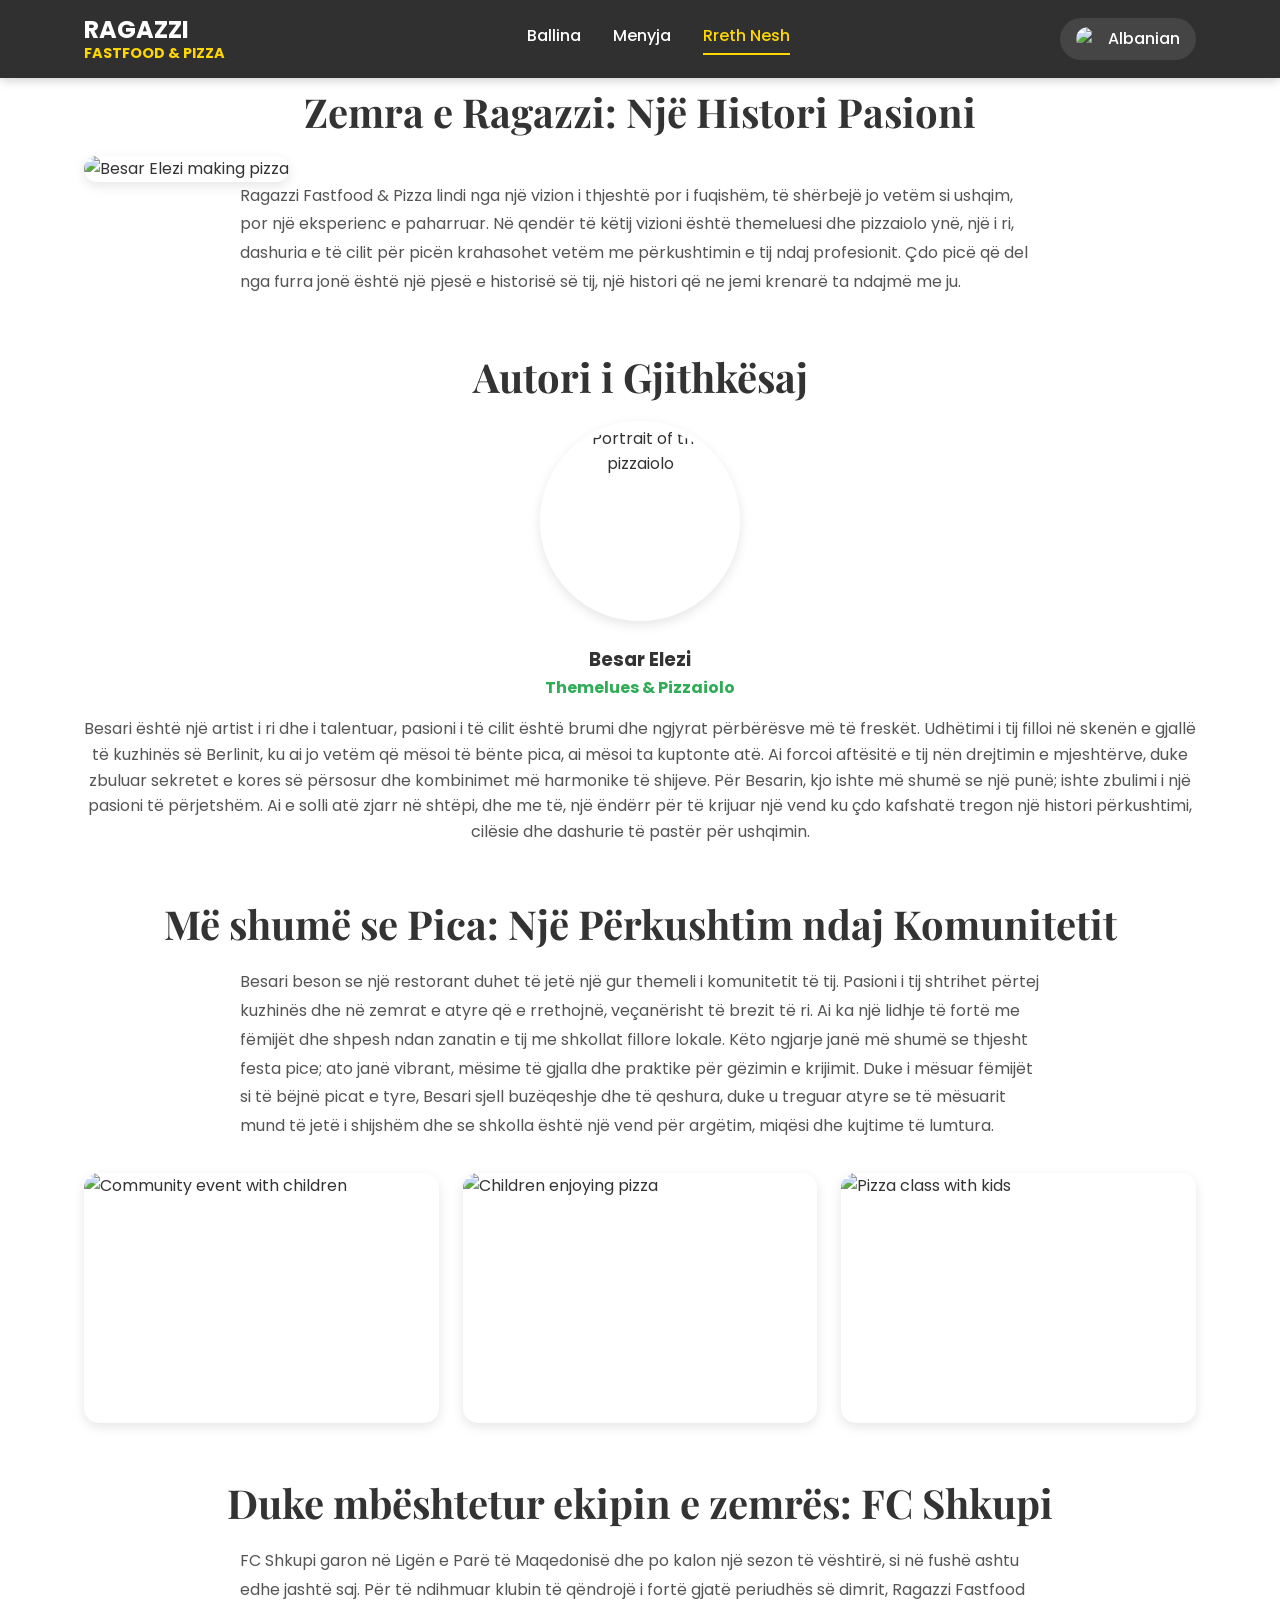
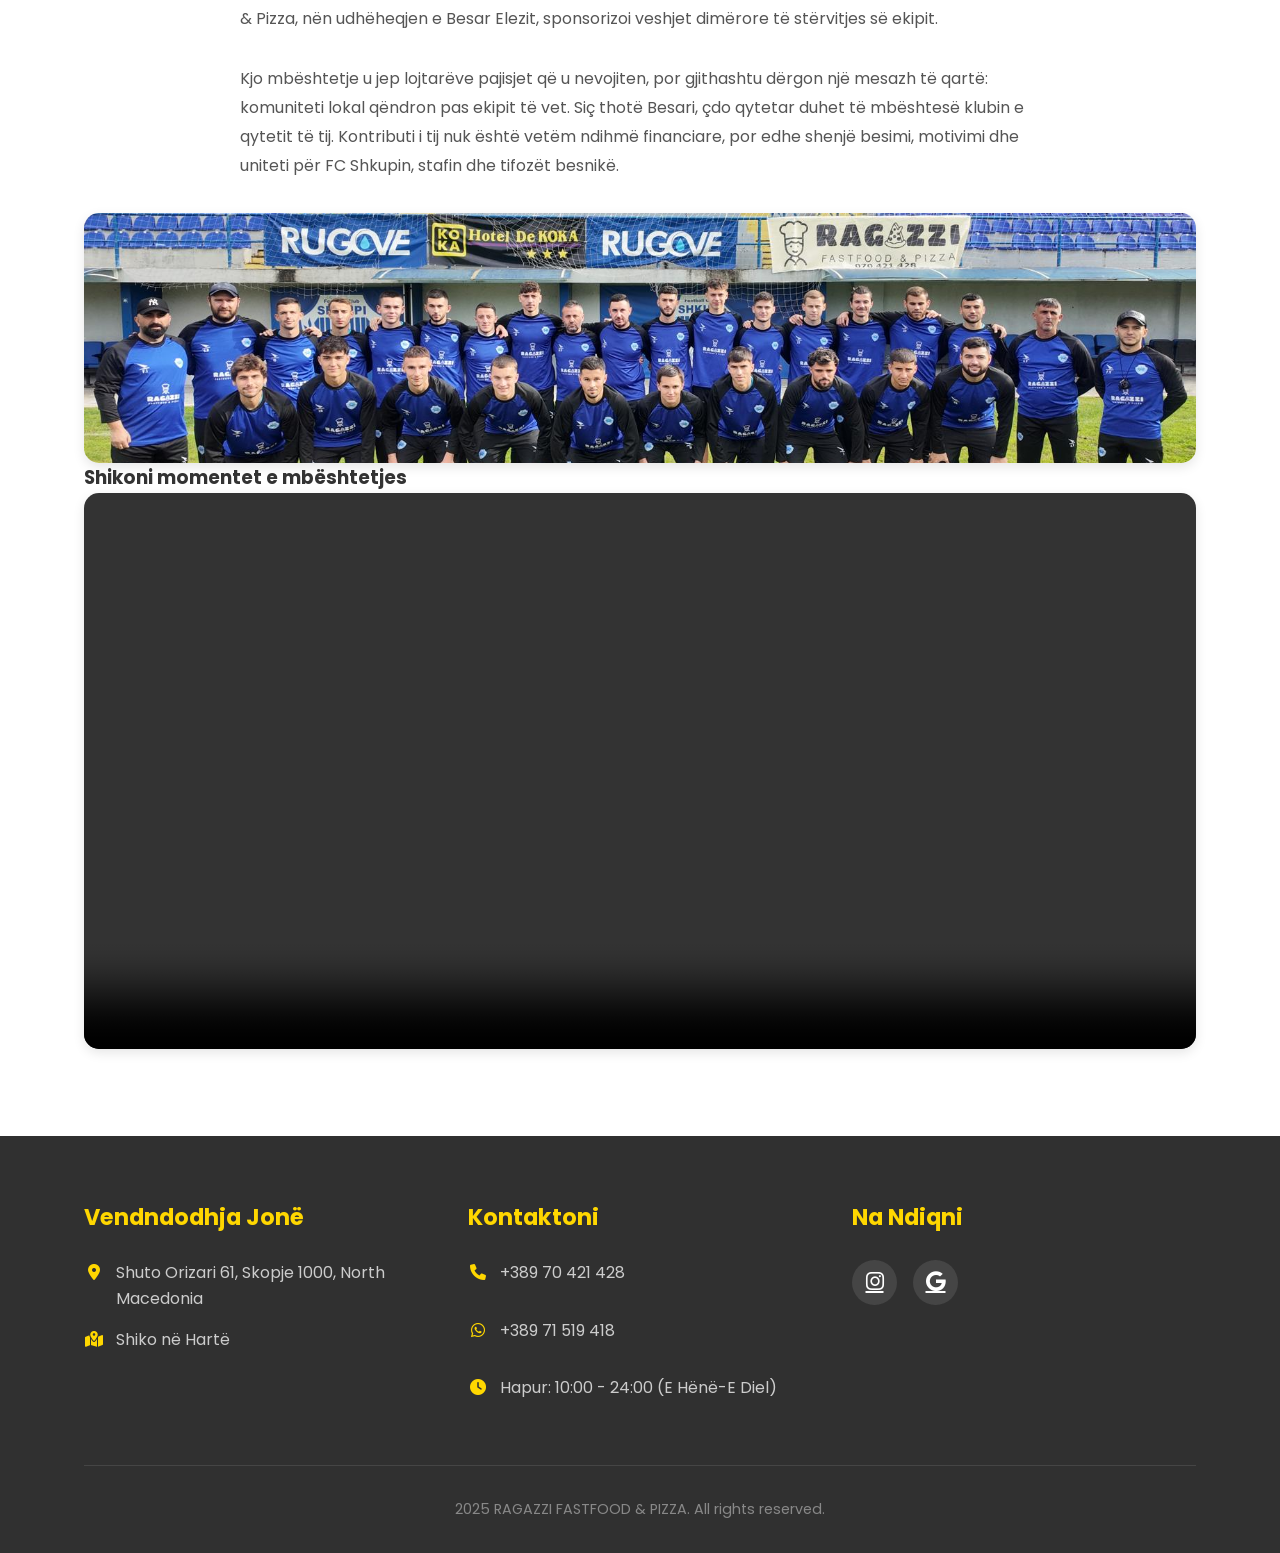
==== commit c723a0bf: "Update about.html" ====
--- a/about.html
+++ b/about.html
@@ -26,7 +26,7 @@
     <link rel="stylesheet" href="https://cdnjs.cloudflare.com/ajax/libs/font-awesome/6.0.0-beta3/css/all.min.css">
 
     <!-- Stylesheet -->
-    <link rel="stylesheet" href="styles.css">
+    <link rel="stylesheet" href="/styles.css">
     
     <!-- JSON-LD: Organization for About page -->
     <script type="application/ld+json">
@@ -44,10 +44,10 @@
     </script>
 
     <!-- === FAVICON & APP ICONS === -->
-    <link rel="apple-touch-icon" sizes="180x180" href="logo.png">
-    <link rel="icon" type="image/png" sizes="32x32" href="logo.png">
-    <link rel="icon" type="image/png" sizes="16x16" href="logo.png">
-    <link rel="shortcut icon" href="logo.png">
+    <link rel="apple-touch-icon" sizes="180x180" href="/logo.png">
+    <link rel="icon" type="image/png" sizes="32x32" href="/logo.png">
+    <link rel="icon" type="image/png" sizes="16x16" href="/logo.png">
+    <link rel="shortcut icon" href="/logo.png">
     <style>body:not(.lang-ready) .header, body:not(.lang-ready) main { opacity: 0; } body.lang-ready .header, body.lang-ready main { opacity: 1; transition: opacity 0.15s ease; }</style>
 </head>
 <body>
@@ -174,6 +174,6 @@
         </div>
     </footer>
 
-    <script src="script.js"></script>
+    <script src="/script.js"></script>
 </body>
 </html>
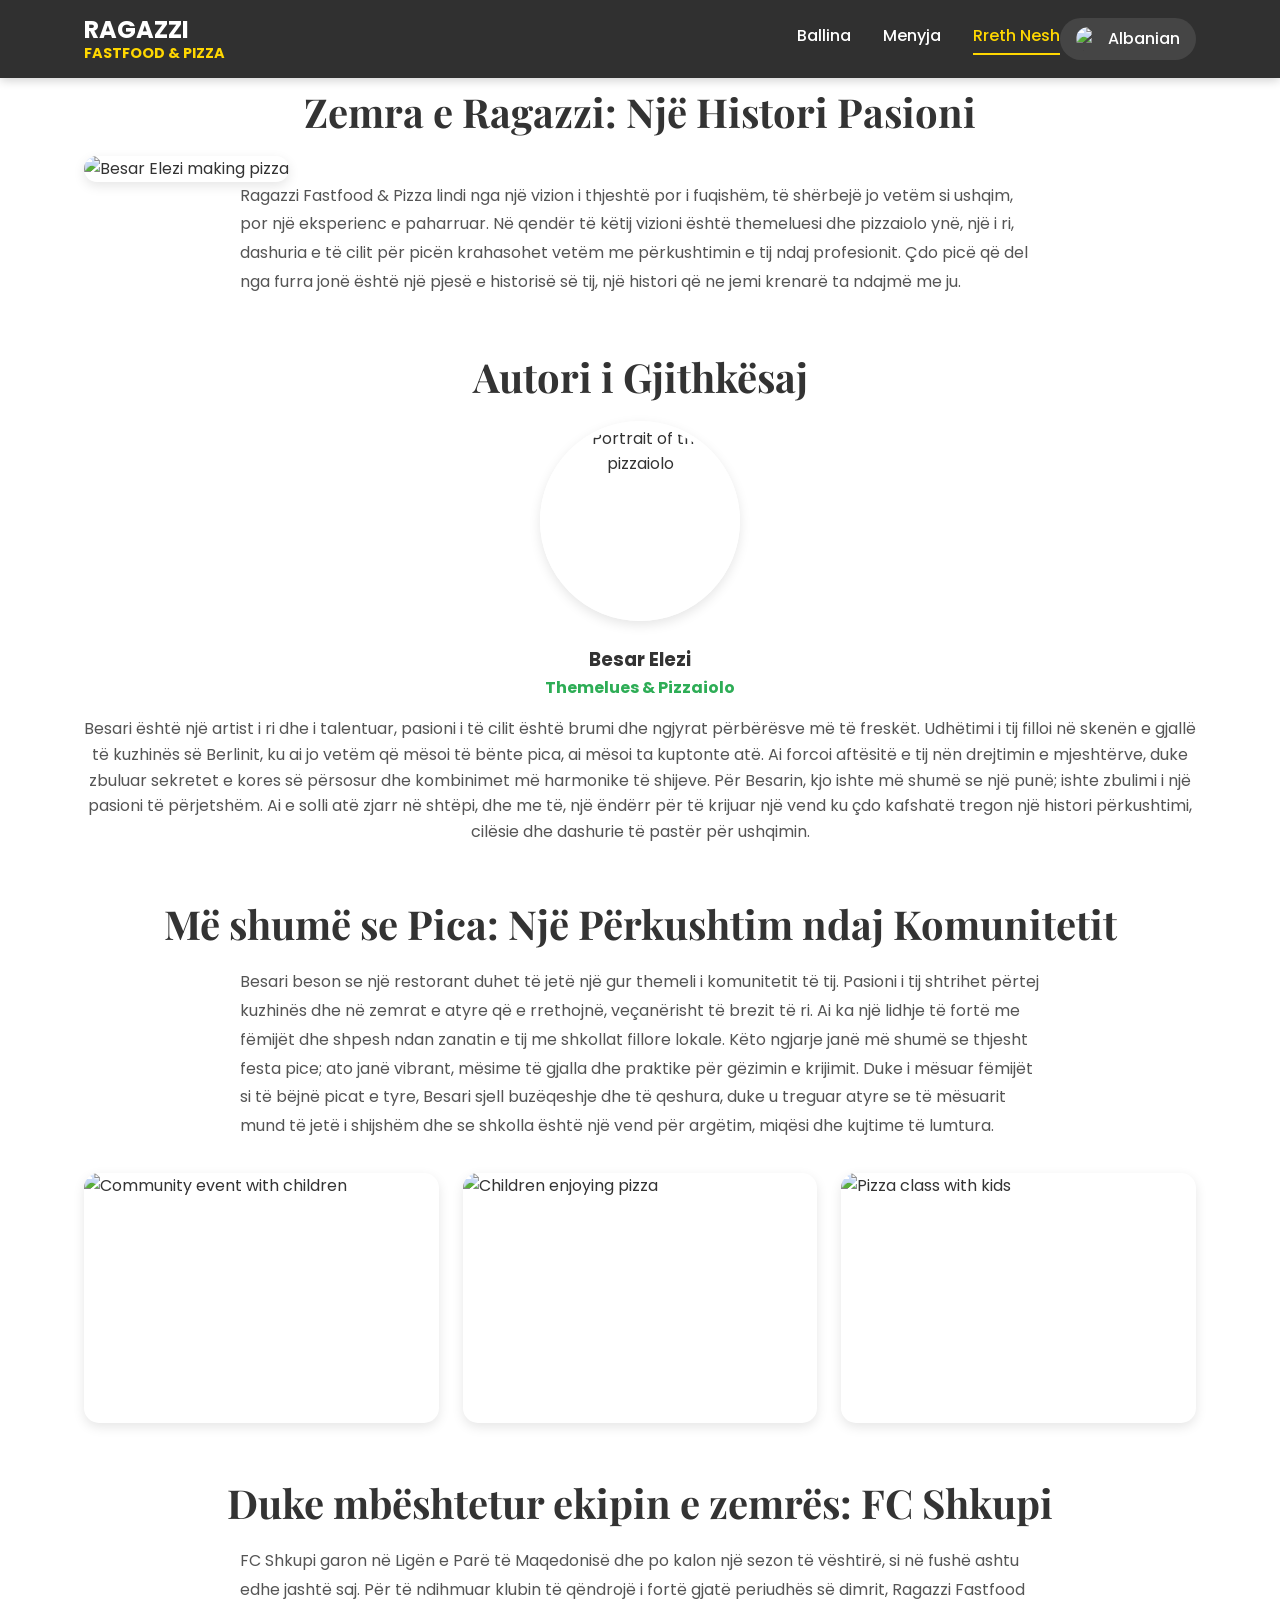
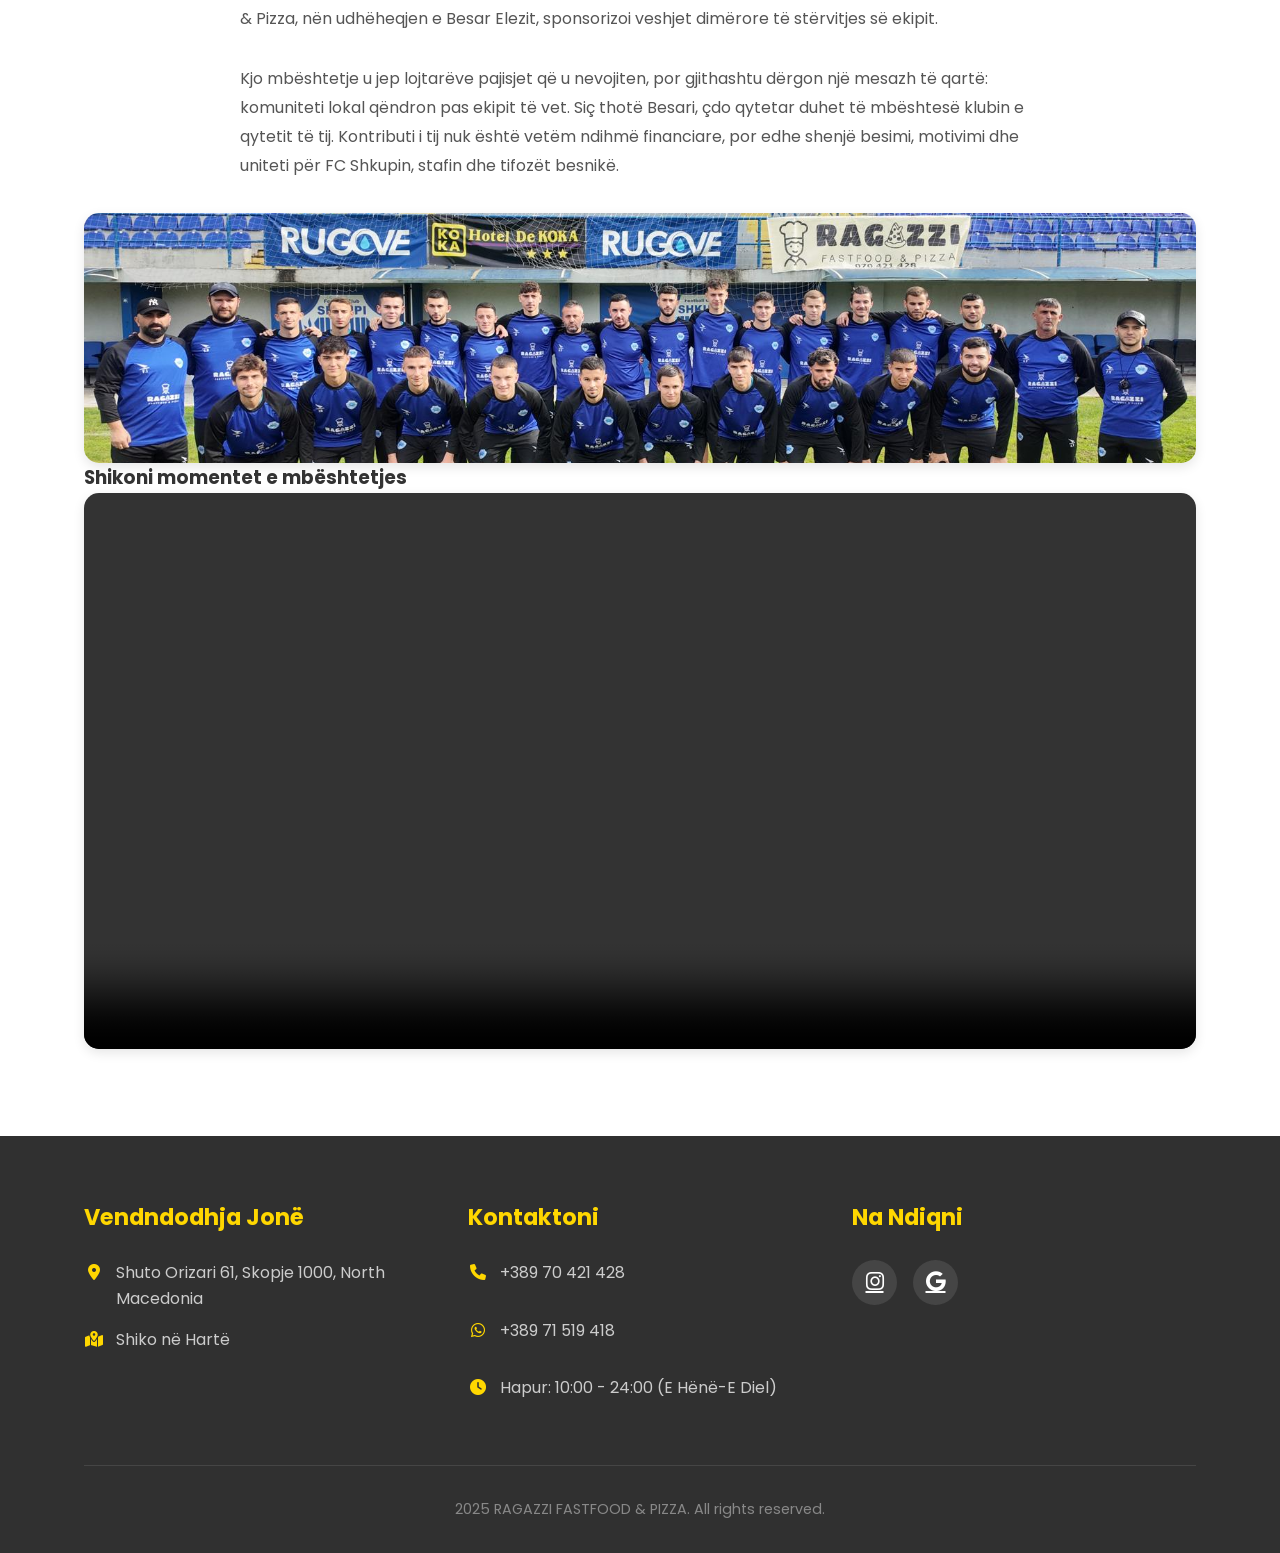
==== commit 175393f9: "Update about.html" ====
--- a/about.html
+++ b/about.html
@@ -1,179 +1,306 @@
 <!DOCTYPE html>
+
 <html lang="en">
+
 <head>
+
     <meta charset="UTF-8">
+
     <meta name="viewport" content="width=device-width, initial-scale=1.0">
+
     <meta name="description" content="Learn more about Ragazzi Fastfood & Pizza, the story of founder Besar Elezi, and how Ragazzi supports the local community and FC Shkupi.">
+
     <title>RAGAZZI FASTFOOD & PIZZA - About Us</title>
-    
-    <!-- Canonical + Open Graph + Twitter Card for About page -->
-    <link rel="canonical" href="https://pizzeriaragazziskopje.com/about.html">
-    <meta property="og:type" content="website">
-    <meta property="og:url" content="https://pizzeriaragazziskopje.com/about.html">
-    <meta property="og:title" content="About Ragazzi Fastfood & Pizza | Our Story">
-    <meta property="og:description" content="Meet the team behind Ragazzi Fastfood & Pizza and discover our story and community support.">
-    <meta property="og:image" content="https://i.imgur.com/xi0bh5e.png">
-    <meta property="og:image:alt" content="Ragazzi Fastfood & Pizza - Our Story">
-    <meta name="twitter:card" content="summary_large_image">
-    <meta name="twitter:title" content="About Ragazzi Fastfood & Pizza | Our Story">
-    <meta name="twitter:description" content="Meet the team behind Ragazzi Fastfood & Pizza and discover our story and community support.">
-    <meta name="twitter:image" content="https://i.imgur.com/xi0bh5e.png">
+
+
 
     <!-- Google Fonts and Font Awesome -->
+
     <link rel="preconnect" href="https://fonts.googleapis.com">
+
     <link rel="preconnect" href="https://fonts.gstatic.com" crossorigin>
+
     <link href="https://fonts.googleapis.com/css2?family=Poppins:wght@300;400;500;600;700&family=Playfair+Display:wght@700&display=swap" rel="stylesheet">
+
     <link rel="stylesheet" href="https://cdnjs.cloudflare.com/ajax/libs/font-awesome/6.0.0-beta3/css/all.min.css">
 
+
+
     <!-- Stylesheet -->
-    <link rel="stylesheet" href="/styles.css">
-    
-    <!-- JSON-LD: Organization for About page -->
-    <script type="application/ld+json">
-    {
-      "@context": "https://schema.org",
-      "@type": "Organization",
-      "name": "Ragazzi Fastfood & Pizza",
-      "url": "https://pizzeriaragazziskopje.com/about.html",
-      "logo": "https://pizzeriaragazziskopje.com/logo.png",
-      "sameAs": [
-        "https://www.instagram.com/ragazzipizzafastfood",
-        "https://g.co/kgs/qPfLJbe"
-      ]
-    }
+
+    <link rel="stylesheet" href="styles.css">
+
+
+
+    <!-- === FAVICON & APP ICONS === -->
+
+    <link rel="apple-touch-icon" sizes="180x180" href="logo.png">
+
+    <link rel="icon" type="image/png" sizes="32x32" href="logo.png">
+
+    <link rel="icon" type="image/png" sizes="16x16" href="logo.png">
+
+    <link rel="shortcut icon" href="logo.png">
+
+</head>
+
+<body>
+
+    <div id="floating-elements"></div>
+
+
+
+    <header class="header">
+
+        <div class="container">
+
+            <div class="logo">RAGAZZI<br><span>FASTFOOD &amp; PIZZA</span></div>
+
+            <nav class="main-nav">
+
+                <a href="index.html#en/home" data-lang="home">Home</a>
+
+                <a href="index.html#en/menu" data-lang="menu">Menu</a>
+
+                <a href="#en/about" class="active" data-page="about-page" data-lang="about">About Us</a>
+
+                <div class="language-switcher">
+
+                    <div class="selected-lang">
+
+                        <img src="https://flagcdn.com/gb.svg" alt="English Flag">
+
+                        <span data-lang-key="en">English</span>
+
+                    </div>
+
+                    <div class="lang-dropdown">
+
+                        <a href="#" data-lang-code="en"><img src="https://flagcdn.com/gb.svg" alt="English Flag"> English</a>
+
+                        <a href="#" data-lang-code="sq"><img src="https://flagcdn.com/al.svg" alt="Albanian Flag"> Albanian</a>
+
+                        <a href="#" data-lang-code="mk"><img src="https://flagcdn.com/mk.svg" alt="Macedonian Flag"> Macedonian</a>
+
+                        <a href="#" data-lang-code="tr"><img src="https://flagcdn.com/tr.svg" alt="Turkish Flag"> Turkish</a>
+
+                    </div>
+
+                </div>
+
+            </nav>
+
+            <div class="mobile-nav-toggle"><i class="fas fa-bars"></i></div>
+
+        </div>
+
+    </header>
+
+
+
+    <main>
+
+        <section id="about-page" class="page active">
+
+            <div class="about-page">
+
+                <div class="container">
+
+                    <section class="about-section">
+
+                        <h1 data-lang="aboutTitle">The Heart of Ragazzi: A Story of Passion</h1>
+
+                        <img src="https://i.imgur.com/xi0bh5e.png" alt="Besar Elezi making pizza" class="about-hero-image" onerror="this.onerror=null;this.src='https://placehold.co/1200x500/e8e8e8/666?text=The+Art+of+Pizza';">
+
+                        <div class="about-text">
+
+                            <p data-lang="aboutIntro">Ragazzi Fastfood &amp; Pizza was born from a simple yet powerful vision: to serve not just food, but an experience. At the center of this vision is our founder and head pizzaiolo, a young man whose love for pizza is matched only by his dedication to his craft. Every pizza that comes out of our oven is a piece of his story, a story that we are proud to share with you.</p>
+
+                        </div>
+
+                    </section>
+
+
+
+                    <section class="about-section">
+
+                        <h2 data-lang="meetPizzaiolo">Meet the Pizzaiolo</h2>
+
+                        <div class="pizzaiolo-section">
+
+                            <img src="https://i.imgur.com/O9GKi3A.png" alt="Portrait of the pizzaiolo" onerror="this.onerror=null;this.src='https://placehold.co/300x300/e8e8e8/666?text=Pizzaiolo';">
+
+                            <h3>Besar Elezi</h3>
+
+                            <p class="title" data-lang="pizzaioloTitle">Founder &amp; Head Pizzaiolo</p>
+
+                            <p data-lang="pizzaioloBio">Besar is a young and talented artist whose canvas is dough and whose paints are the freshest ingredients. His journey began in the vibrant culinary scene of Berlin, where he didn't just learn to make pizza—he learned to understand it. He forged his skills under the guidance of masters, discovering the secrets to the perfect crust and the most harmonious flavor combinations. For Besar, this was more than a job; it was the discovery of a lifelong passion. He brought that fire back home, and with it, a dream to create a place where every slice tells a story of dedication, quality, and the pure love of food.</p>
+
+                        </div>
+
+                    </section>
+
+
+
+                    <section class="about-section">
+
+                        <h2 data-lang="communityTitle">More Than Pizza: A Commitment to Community</h2>
+
+                        <div class="about-text">
+
+                            <p data-lang="communityDesc">Besar believes that a restaurant should be a cornerstone of its community. His passion extends beyond the kitchen and into the hearts of those around him, especially the younger generation. He has a strong connection with kids and frequently shares his craft with local elementary schools. These events are more than just pizza parties; they are vibrant, hands-on lessons in the joy of creation. By teaching children how to make their own pizzas, Besar brings smiles and laughter, showing them that learning can be delicious and that school is a place for fun, friendship, and happy memories.</p>
+
+                        </div>
+
+                        <div class="community-gallery">
+
+                            <img src="https://i.imgur.com/cgUphZ9.png" alt="Community event with children" onerror="this.onerror=null;this.src='https://placehold.co/400x250/ccc/fff?text=Community+Event';">
+
+                            <img src="https://i.imgur.com/gWhzV1w.png" alt="Children enjoying pizza" onerror="this.onerror=null;this.src='https://placehold.co/400x250/ccc/fff?text=Happy+Kids';">
+
+                            <img src="https://i.imgur.com/lslG76N.png" alt="Pizza class with kids" onerror="this.onerror=null;this.src='https://placehold.co/400x250/ccc/fff?text=Pizza+Class';">
+
+                        </div>
+
+                    </section>
+
+
+
+                    <section class="about-section">
+
+                        <h2 data-lang="fcShkupiTitle">Supporting His Favorite Team: FC Shkupi</h2>
+
+                        <div class="about-text">
+
+                            <p data-lang="fcShkupiParagraph1">FC Shkupi is competing in the Macedonian First League and has been going through a difficult season, both on and off the pitch. To help the club stay strong during the winter period, Ragazzi Fastfood &amp; Pizza, led by Besar Elezi, stepped in and sponsored the team&apos;s winter training clothes.</p>
+
+                            <p data-lang="fcShkupiParagraph2">This support gives the players the equipment they need, but it also sends a clear message: the local community stands behind its team. As Besar explains, everyone who lives in the city should support their own club. His contribution is not only financial help, it is also a sign of belief, motivation and unity for FC Shkupi, the club staff and its loyal fans.</p>
+
+                        </div>
+
+                        <div class="community-gallery">
+
+                            <img src="fc-shkupi-team.jpg" alt="FC Shkupi players together on the pitch with Ragazzi Fastfood &amp; Pizza sponsorship" onerror="this.onerror=null;this.src='https://placehold.co/400x250/ccc/fff?text=FC+Shkupi';">
+
+                        </div>
+
+                        <div class="about-text">
+
+                            <h3 data-lang="fcShkupiVideoTitle">Watch the Support in Action</h3>
+
+                            <video class="about-hero-image" controls>
+
+                                <source src="https://www.devletajansi.com/wp-content/uploads/2025/11/WhatsApp-Video-2025-11-16-at-00.43.44.mp4" type="video/mp4">
+
+                                Your browser does not support the video tag.
+
+                            </video>
+
+                        </div>
+
+                    </section>
+
+                </div>
+
+            </div>
+
+        </section>
+
+    </main>
+
+
+
+    <div id="phone-modal" class="phone-modal">
+
+        <div class="phone-modal-content">
+
+            <span class="close-modal">×</span>
+
+            <h3 data-lang="modalTitle">Call or Message Us</h3>
+
+            <p data-lang="modalSubtitle">Please choose an option below:</p>
+
+            <a href="tel:+38970421428" class="phone-number"><i class="fas fa-phone"></i> <span data-lang="callUs">Call Us</span></a>
+
+            <a href="https://wa.me/38971519418" target="_blank" class="whatsapp-btn"><i class="fab fa-whatsapp"></i> <span data-lang="chatOnWhatsApp">Chat on WhatsApp</span></a>
+
+            <p class="opening-hours" data-lang="openingHours">We're open: 10:00 AM - 12:00 AM</p>
+
+        </div>
+
+    </div>
+
+
+
+    <footer class="footer">
+
+        <div class="container">
+
+            <div class="footer-content">
+
+                <div class="footer-section">
+
+                    <h3 data-lang="footerLocation">Our Location</h3>
+
+                    <p><i class="fas fa-map-marker-alt"></i> <span>Shuto Orizari 61, Skopje 1000, North Macedonia</span></p>
+
+                    <p><a href="https://www.google.com/maps/dir//Shuto+Orizari+61,+Skopje+1000,+North+Macedonia/@42.0305661,21.3462518,12z/data=!3m1!4b1!4m8!4m7!1m0!1m5!1m1!1s0x135415005ac9d28f:0x5d657fdca8c53835!2m2!1d21.4286192!2d42.0305908?entry=ttu" target="_blank"><i class="fas fa-map-marked-alt"></i> <span data-lang="viewOnMap">View on Google Maps</span></a></p>
+
+                </div>
+
+                <div class="footer-section">
+
+                    <h3 data-lang="footerContact">Contact Us</h3>
+
+                    <p><i class="fas fa-phone"></i> <a href="tel:+38970421428">+389 70 421 428</a></p>
+
+                    <p><i class="fab fa-whatsapp"></i> <a href="https://wa.me/38971519418" target="_blank">+389 71 519 418</a></p>
+
+                    <p><i class="fas fa-clock"></i> <span data-lang="footerOpen">Open: 10:00 AM - 12:00 AM (Mon-Sun)</span></p>
+
+                </div>
+
+                <div class="footer-section">
+
+                    <h3 data-lang="footerFollow">Follow Us</h3>
+
+                    <div class="social-links">
+
+                        <a href="https://www.instagram.com/ragazzipizzafastfood" target="_blank" aria-label="Instagram"><i class="fab fa-instagram"></i></a>
+
+                        <a href="https://g.co/kgs/qPfLJbe" target="_blank" aria-label="Google Reviews"><i class="fab fa-google"></i></a>
+
+                    </div>
+
+                </div>
+
+            </div>
+
+            <div class="footer-bottom">
+
+                <p> 2025 RAGAZZI FASTFOOD &amp; PIZZA. All rights reserved.</p>
+
+            </div>
+
+        </div>
+
+    </footer>
+
+
+
+    <script>
+
+        if (!window.location.hash) {
+
+            window.location.hash = '#en/about';
+
+        }
+
     </script>
 
-    <!-- === FAVICON & APP ICONS === -->
-    <link rel="apple-touch-icon" sizes="180x180" href="/logo.png">
-    <link rel="icon" type="image/png" sizes="32x32" href="/logo.png">
-    <link rel="icon" type="image/png" sizes="16x16" href="/logo.png">
-    <link rel="shortcut icon" href="/logo.png">
-    <style>body:not(.lang-ready) .header, body:not(.lang-ready) main { opacity: 0; } body.lang-ready .header, body.lang-ready main { opacity: 1; transition: opacity 0.15s ease; }</style>
-</head>
-<body>
-    <div id="floating-elements"></div>
-
-    <header class="header">
-        <div class="container">
-            <div class="logo">RAGAZZI<br><span>FASTFOOD &amp; PIZZA</span></div>
-            <nav class="main-nav">
-                <a href="/sq/home" data-page="home-page" data-lang="home">Home</a>
-                <a href="/sq/menu" data-page="menu-page" data-lang="menu">Menu</a>
-                <a href="about.html" class="active" data-page="about-page" data-lang="about">About Us</a>
-            </nav>
-            <div class="header-actions">
-                <div class="language-switcher">
-                    <div class="selected-lang">
-                        <img src="https://flagcdn.com/gb.svg" alt="English Flag">
-                        <span data-lang-key="en">English</span>
-                    </div>
-                    <div class="lang-dropdown">
-                        <a href="#" data-lang-code="en"><img src="https://flagcdn.com/gb.svg" alt="English Flag"> English</a>
-                        <a href="#" data-lang-code="sq"><img src="https://flagcdn.com/al.svg" alt="Albanian Flag"> Albanian</a>
-                        <a href="#" data-lang-code="mk"><img src="https://flagcdn.com/mk.svg" alt="Macedonian Flag"> Macedonian</a>
-                        <a href="#" data-lang-code="tr"><img src="https://flagcdn.com/tr.svg" alt="Turkish Flag"> Turkish</a>
-                    </div>
-                </div>
-                <div class="mobile-nav-toggle"><i class="fas fa-bars"></i></div>
-            </div>
-        </div>
-    </header>
-
-    <main>
-        <section id="about-page" class="page active">
-            <div class="about-page">
-                <div class="container">
-                    <section class="about-section">
-                        <h1 data-lang="aboutTitle">The Heart of Ragazzi: A Story of Passion</h1>
-                        <img src="https://i.imgur.com/xi0bh5e.png" alt="Besar Elezi making pizza" class="about-hero-image" onerror="this.onerror=null;this.src='https://placehold.co/1200x500/e8e8e8/666?text=The+Art+of+Pizza';">
-                        <div class="about-text">
-                            <p data-lang="aboutIntro">Ragazzi Fastfood &amp; Pizza was born from a simple yet powerful vision: to serve not just food, but an experience. At the center of this vision is our founder and head pizzaiolo, a young man whose love for pizza is matched only by his dedication to his craft. Every pizza that comes out of our oven is a piece of his story, a story that we are proud to share with you.</p>
-                        </div>
-                    </section>
-
-                    <section class="about-section">
-                        <h2 data-lang="meetPizzaiolo">Meet the Pizzaiolo</h2>
-                        <div class="pizzaiolo-section">
-                            <img src="https://i.imgur.com/O9GKi3A.png" alt="Portrait of the pizzaiolo" onerror="this.onerror=null;this.src='https://placehold.co/300x300/e8e8e8/666?text=Pizzaiolo';">
-                            <h3>Besar Elezi</h3>
-                            <p class="title" data-lang="pizzaioloTitle">Founder &amp; Head Pizzaiolo</p>
-                            <p data-lang="pizzaioloBio">Besar is a young and talented artist whose canvas is dough and whose paints are the freshest ingredients. His journey began in the vibrant culinary scene of Berlin, where he didn't just learn to make pizza—he learned to understand it. He forged his skills under the guidance of masters, discovering the secrets to the perfect crust and the most harmonious flavor combinations. For Besar, this was more than a job; it was the discovery of a lifelong passion. He brought that fire back home, and with it, a dream to create a place where every slice tells a story of dedication, quality, and the pure love of food.</p>
-                        </div>
-                    </section>
-
-                    <section class="about-section">
-                        <h2 data-lang="communityTitle">More Than Pizza: A Commitment to Community</h2>
-                        <div class="about-text">
-                            <p data-lang="communityDesc">Besar believes that a restaurant should be a cornerstone of its community. His passion extends beyond the kitchen and into the hearts of those around him, especially the younger generation. He has a strong connection with kids and frequently shares his craft with local elementary schools. These events are more than just pizza parties; they are vibrant, hands-on lessons in the joy of creation. By teaching children how to make their own pizzas, Besar brings smiles and laughter, showing them that learning can be delicious and that school is a place for fun, friendship, and happy memories.</p>
-                        </div>
-                        <div class="community-gallery">
-                            <img src="https://i.imgur.com/cgUphZ9.png" alt="Community event with children" onerror="this.onerror=null;this.src='https://placehold.co/400x250/ccc/fff?text=Community+Event';">
-                            <img src="https://i.imgur.com/gWhzV1w.png" alt="Children enjoying pizza" onerror="this.onerror=null;this.src='https://placehold.co/400x250/ccc/fff?text=Happy+Kids';">
-                            <img src="https://i.imgur.com/lslG76N.png" alt="Pizza class with kids" onerror="this.onerror=null;this.src='https://placehold.co/400x250/ccc/fff?text=Pizza+Class';">
-                        </div>
-                    </section>
-
-                    <section class="about-section">
-                        <h2 data-lang="fcShkupiTitle">Supporting His Favorite Team: FC Shkupi</h2>
-                        <div class="about-text">
-                            <p data-lang="fcShkupiParagraph1">FC Shkupi is competing in the Macedonian First League and has been going through a difficult season, both on and off the pitch. To help the club stay strong during the winter period, Ragazzi Fastfood &amp; Pizza, led by Besar Elezi, stepped in and sponsored the team&apos;s winter training clothes.</p>
-                            <p data-lang="fcShkupiParagraph2">This support gives the players the equipment they need, but it also sends a clear message: the local community stands behind its team. As Besar explains, everyone who lives in the city should support their own club. His contribution is not only financial help, it is also a sign of belief, motivation and unity for FC Shkupi, the club staff and its loyal fans.</p>
-                        </div>
-                        <div class="community-gallery">
-                            <img src="fc-shkupi-team.jpg" alt="FC Shkupi players together on the pitch with Ragazzi Fastfood &amp; Pizza sponsorship" onerror="this.onerror=null;this.src='https://placehold.co/400x250/ccc/fff?text=FC+Shkupi';">
-                        </div>
-                        <div class="about-text">
-                            <h3 data-lang="fcShkupiVideoTitle">Watch the Support in Action</h3>
-                            <video class="about-hero-image" controls autoplay muted playsinline>
-                                <source src="https://www.devletajansi.com/wp-content/uploads/2025/11/WhatsApp-Video-2025-11-16-at-00.43.44.mp4" type="video/mp4">
-                                Your browser does not support the video tag.
-                            </video>
-                        </div>
-                    </section>
-                </div>
-            </div>
-        </section>
-    </main>
-
-    <div id="phone-modal" class="phone-modal">
-        <div class="phone-modal-content">
-            <span class="close-modal">×</span>
-            <h3 data-lang="modalTitle">Call or Message Us</h3>
-            <p data-lang="modalSubtitle">Please choose an option below:</p>
-            <a href="tel:+38970421428" class="phone-number"><i class="fas fa-phone"></i> <span data-lang="callUs">Call Us</span></a>
-            <a href="https://wa.me/38971519418" target="_blank" class="whatsapp-btn"><i class="fab fa-whatsapp"></i> <span data-lang="chatOnWhatsApp">Chat on WhatsApp</span></a>
-            <p class="opening-hours" data-lang="openingHours">We're open: 10:00 AM - 12:00 AM</p>
-        </div>
-    </div>
-
-    <footer class="footer">
-        <div class="container">
-            <div class="footer-content">
-                <div class="footer-section">
-                    <h3 data-lang="footerLocation">Our Location</h3>
-                    <p><i class="fas fa-map-marker-alt"></i> <span>Shuto Orizari 61, Skopje 1000, North Macedonia</span></p>
-                    <p><a href="https://www.google.com/maps/dir//Shuto+Orizari+61,+Skopje+1000,+North+Macedonia/@42.0305661,21.3462518,12z/data=!3m1!4b1!4m8!4m7!1m0!1m5!1m1!1s0x135415005ac9d28f:0x5d657fdca8c53835!2m2!1d21.4286192!2d42.0305908?entry=ttu" target="_blank"><i class="fas fa-map-marked-alt"></i> <span data-lang="viewOnMap">View on Google Maps</span></a></p>
-                </div>
-                <div class="footer-section">
-                    <h3 data-lang="footerContact">Contact Us</h3>
-                    <p><i class="fas fa-phone"></i> <a href="tel:+38970421428">+389 70 421 428</a></p>
-                    <p><i class="fab fa-whatsapp"></i> <a href="https://wa.me/38971519418" target="_blank">+389 71 519 418</a></p>
-                    <p><i class="fas fa-clock"></i> <span data-lang="footerOpen">Open: 10:00 AM - 12:00 AM (Mon-Sun)</span></p>
-                </div>
-                <div class="footer-section">
-                    <h3 data-lang="footerFollow">Follow Us</h3>
-                    <div class="social-links">
-                        <a href="https://www.instagram.com/ragazzipizzafastfood" target="_blank" aria-label="Instagram"><i class="fab fa-instagram"></i></a>
-                        <a href="https://g.co/kgs/qPfLJbe" target="_blank" aria-label="Google Reviews"><i class="fab fa-google"></i></a>
-                    </div>
-                </div>
-            </div>
-            <div class="footer-bottom">
-                <p> 2025 RAGAZZI FASTFOOD &amp; PIZZA. All rights reserved.</p>
-            </div>
-        </div>
-    </footer>
-
-    <script src="/script.js"></script>
+    <script src="script.js"></script>
+
 </body>
+
 </html>
+
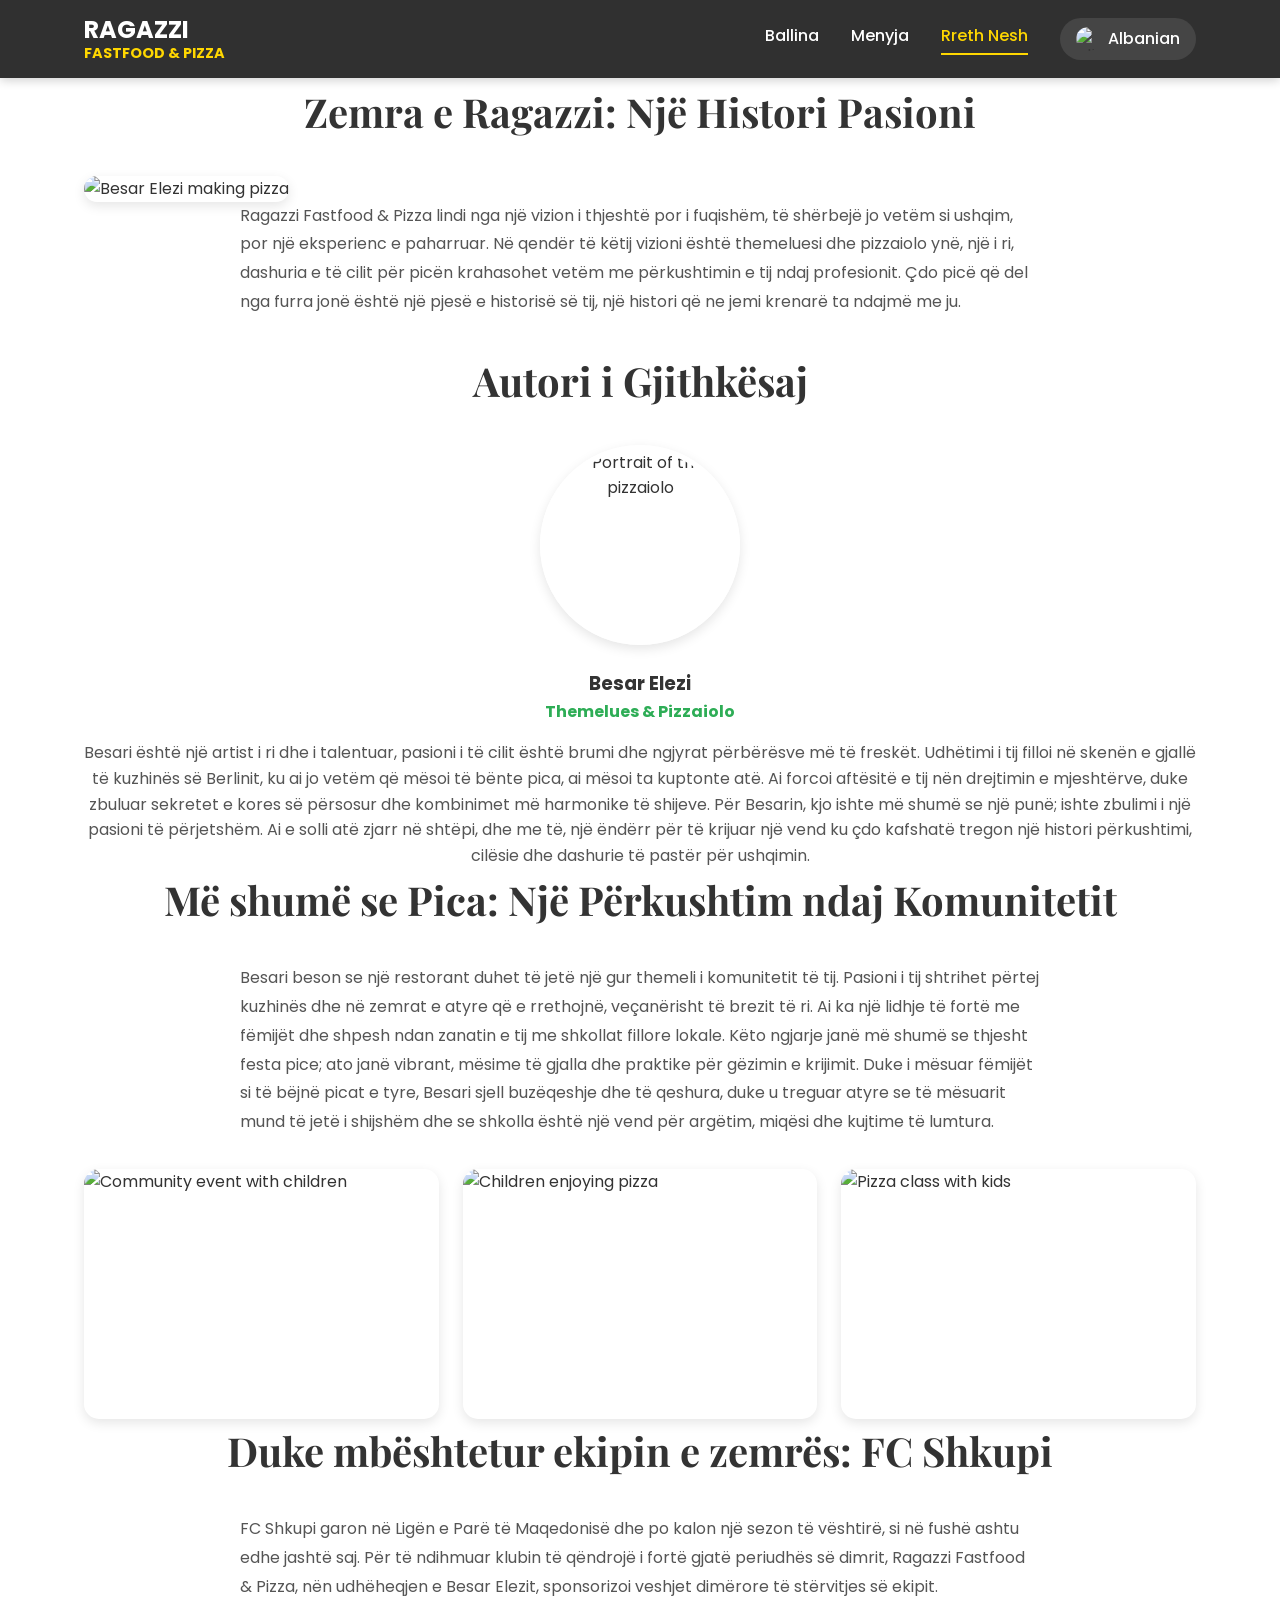
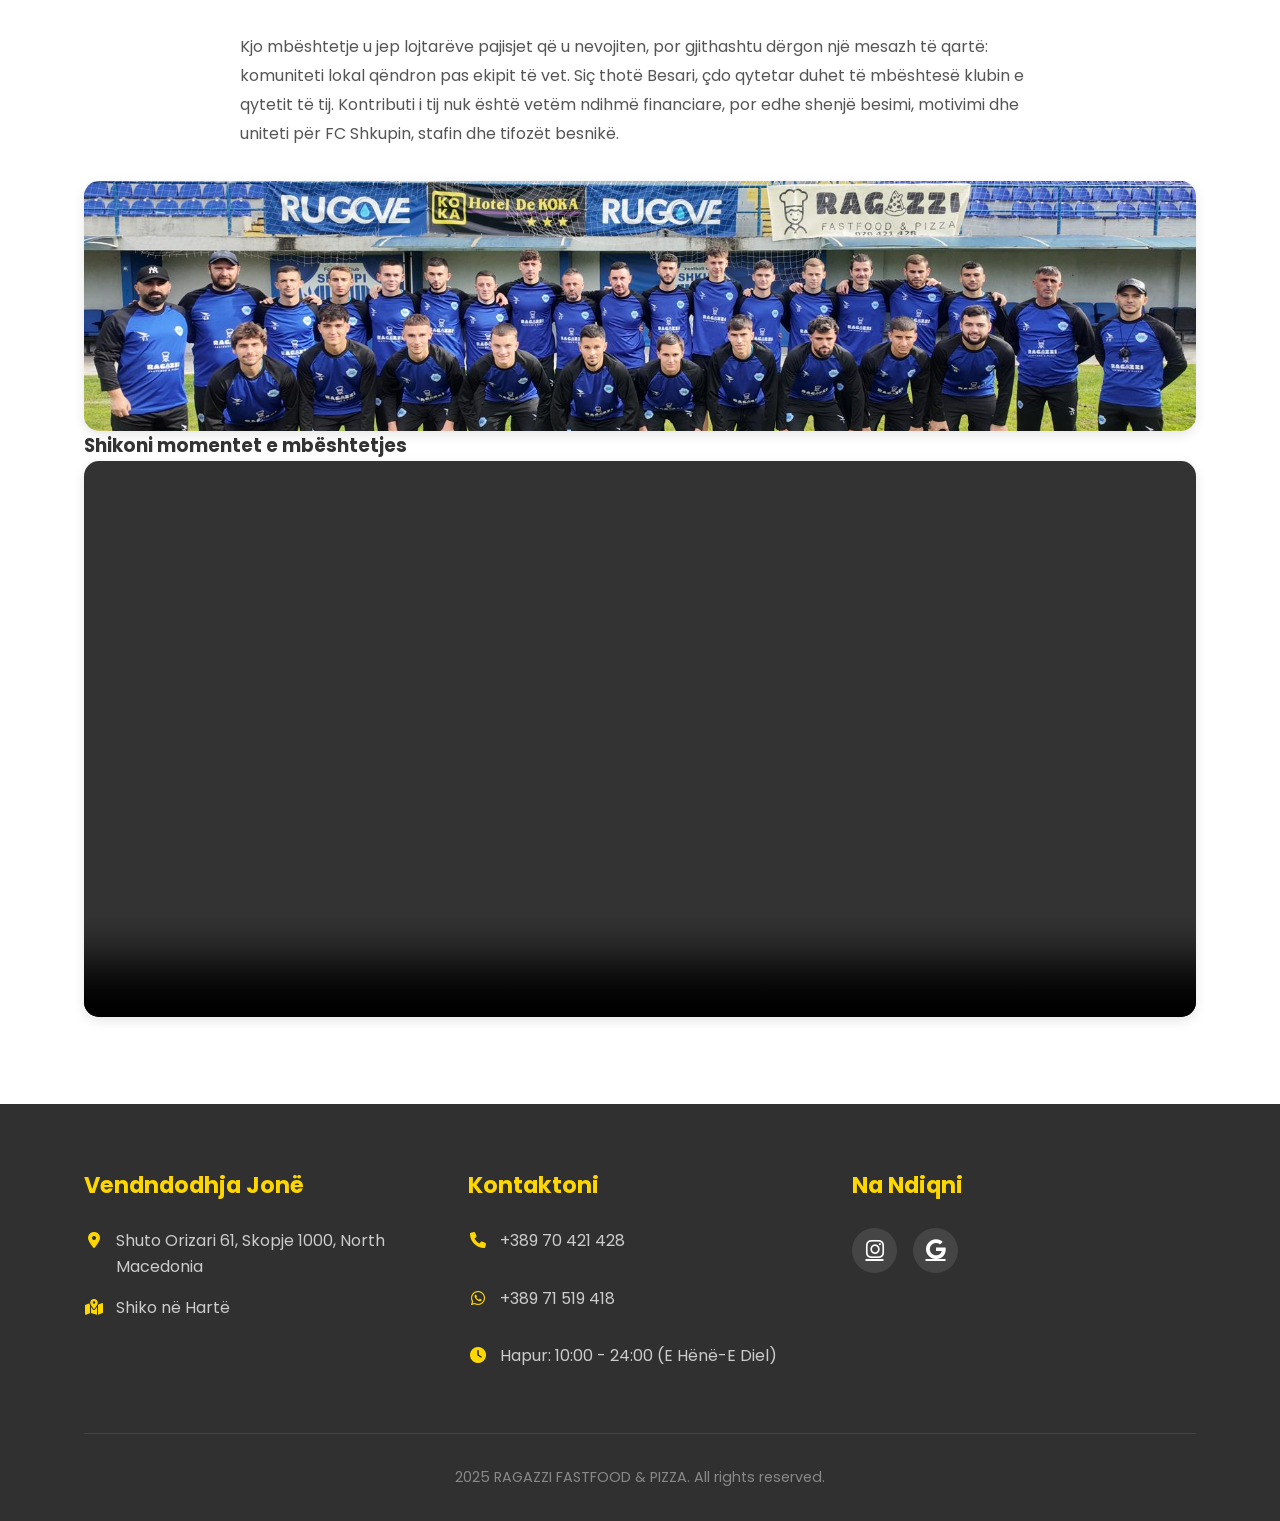
==== commit 573f7aba: "Update about.html" ====
--- a/about.html
+++ b/about.html
@@ -58,19 +58,19 @@
 
             <nav class="main-nav">
 
-                <a href="index.html#en/home" data-lang="home">Home</a>
-
-                <a href="index.html#en/menu" data-lang="menu">Menu</a>
-
-                <a href="#en/about" class="active" data-page="about-page" data-lang="about">About Us</a>
+                <a href="index.html#sq/home" data-lang="home">Home</a>
+
+                <a href="index.html#sq/menu" data-lang="menu">Menu</a>
+
+                <a href="#sq/about" class="active" data-page="about-page" data-lang="about">About Us</a>
 
                 <div class="language-switcher">
 
                     <div class="selected-lang">
 
-                        <img src="https://flagcdn.com/gb.svg" alt="English Flag">
-
-                        <span data-lang-key="en">English</span>
+                        <img src="https://flagcdn.com/al.svg" alt="Albanian Flag">
+
+                        <span data-lang-key="sq">Albanian</span>
 
                     </div>
 
@@ -188,7 +188,7 @@
 
                             <h3 data-lang="fcShkupiVideoTitle">Watch the Support in Action</h3>
 
-                            <video class="about-hero-image" controls>
+                            <video class="about-hero-image" controls autoplay muted playsinline>
 
                                 <source src="https://www.devletajansi.com/wp-content/uploads/2025/11/WhatsApp-Video-2025-11-16-at-00.43.44.mp4" type="video/mp4">
 
@@ -291,9 +291,7 @@
     <script>
 
         if (!window.location.hash) {
-
-            window.location.hash = '#en/about';
-
+            window.location.hash = '#sq/about';
         }
 
     </script>
--- a/styles.css
+++ b/styles.css
@@ -62,11 +62,10 @@
     transition: var(--transition);
 }
 .main-nav a:hover, .main-nav a.active { color: var(--accent-color); border-bottom-color: var(--accent-color); }
-.header-actions { display: flex; align-items: center; gap: 1rem; }
 .mobile-nav-toggle { display: none; color: var(--white); font-size: 1.5rem; cursor: pointer; z-index: 1001; }
 
 /* Language Switcher */
-.language-switcher { position: relative; }
+.language-switcher { position: relative; margin-left: 2rem; }
 .selected-lang { display: flex; align-items: center; cursor: pointer; padding: 0.5rem 1rem; border-radius: 50px; background-color: rgba(255, 255, 255, 0.1); transition: background-color 0.3s ease; }
 .selected-lang:hover { background-color: rgba(255, 255, 255, 0.2); }
 .selected-lang img { width: 24px; height: 24px; margin-right: 0.5rem; border-radius: 50%; }
@@ -126,8 +125,7 @@
 .featured-items { background: var(--light-bg); }
 .about-preview { background: #222; color: var(--white); text-align: center; }
 .featured-items h2, .about-preview h2, .about-section h1, .about-section h2 { text-align: center; font-size: 2.5rem; margin-bottom: 2rem; }
-.about-section h1, .about-section h2 { font-family: 'Playfair Display', serif; margin-top: 3rem; margin-bottom: 0.75rem; }
-.about-section:first-child h1 { margin-top: 0; }
+.about-section h1, .about-section h2 { font-family: 'Playfair Display', serif; }
 .about-preview p, .about-text p { max-width: 800px; margin: 0 auto 2rem; line-height: 1.8; color: #ccc; }
 .about-text p, .pizzaiolo-section p { color: #555; }
 .items-grid { display: grid; grid-template-columns: repeat(auto-fit, minmax(300px, 1fr)); gap: 2rem; }
@@ -240,7 +238,7 @@
     padding: 0 1rem;
 }
 .nav-btn { background: rgba(255,255,255,0.2); border: 1px solid rgba(255,255,255,0.3); color: var(--white); width: 55px; height: 55px; border-radius: 50%; cursor: pointer; font-size: 1.2rem; transition: all 0.3s ease; backdrop-filter: blur(5px); display: flex; justify-content: center; align-items: center; padding: 1rem; line-height: 1; }
-.order-now-btn { background: var(--accent-color); color: var(--text-color); border: none; padding: 1rem 2rem; font-size: 1.1rem; font-weight: 800; border-radius: 50px; cursor: pointer; transition: all 0.3s ease; text-transform: uppercase; white-space: nowrap; flex: 1; max-width: 300px; text-align: center; box-shadow: 0 4px 15px rgba(0,0,0,0.2); letter-spacing: 0.5px; }
+.order-now-btn { background: var(--accent-color); color: var(--text-color); border: none; padding: 1rem 3rem; font-size: 1.1rem; font-weight: bold; border-radius: 50px; cursor: pointer; transition: all 0.3s ease; text-transform: uppercase; white-space: nowrap; min-width: 180px; text-align: center; box-shadow: 0 4px 15px rgba(0,0,0,0.2); }
 .nav-btn:hover { background: rgba(255,215,0,0.2); }
 .order-now-btn:hover { transform: translateY(-3px); box-shadow: var(--shadow-hover); }
 .pizza-image-container, .pizza-info, .ingredients { transition: opacity 0.4s ease, transform 0.4s cubic-bezier(0.68, -0.55, 0.27, 1.55); }
@@ -330,10 +328,8 @@
     .main-nav.mobile-open { display: flex; }
     .main-nav a { margin: 0.8rem 0; font-size: 1.1rem; border-bottom: none; }
     .main-nav a:hover, .main-nav a.active { border-bottom: none; }
-    .selected-lang span { display: none; }
-    .selected-lang { padding: 0.4rem; }
-    .selected-lang img { margin-right: 0; }
-    .lang-dropdown { background-color: #333; }
+    .language-switcher { margin: 0.8rem 0 0 0; }
+    .lang-dropdown { top: auto; bottom: 120%; right: 50%; transform: translateX(50%); background-color: #333; }
     .lang-dropdown a { color: var(--white); }
     .lang-dropdown a:hover { background-color: rgba(255,255,255,0.1); }
 }
@@ -352,8 +348,9 @@
         margin-bottom: 1.5rem;
         background: rgba(0,0,0,0.15);
     }
-    .category-scroller { overflow: hidden; padding: 0.5rem 1rem; }
-    .category-chip { display: flex; align-items: center; gap: 0.5rem; padding: 0.6rem 1rem; border-radius: 50px; background: rgba(0,0,0,0.2); color: var(--white); font-size: 1rem; text-decoration: none; white-space: nowrap; transition: all 0.3s ease; border: 1px solid rgba(255,255,255,0.2); flex-shrink: 0; }
+    .category-scroller { display: flex; overflow-x: auto; scrollbar-width: none; -webkit-overflow-scrolling: touch; padding: 0.5rem 1rem; gap: 0.75rem; }
+    .category-scroller::-webkit-scrollbar { display: none; }
+    .category-chip { display: flex; align-items: center; gap: 0.5rem; padding: 0.6rem 1rem; border-radius: 50px; background: rgba(0,0,0,0.2); color: var(--white); font-size: 1rem; text-decoration: none; white-space: nowrap; transition: all 0.3s ease; border: 1px solid rgba(255,255,255,0.2); }
     .category-chip.active, .category-chip:hover { background: var(--accent-color); color: #000; transform: translateY(-2px); border-color: var(--accent-color); box-shadow: 0 4px 10px rgba(0,0,0,0.2); }
 
     /* Mobile Pizza Display */
@@ -366,7 +363,7 @@
     .pizza-description { font-size: 0.95rem; white-space: normal; } /* Allow wrapping on small screens */
     .pizza-navigation { justify-content: center; gap: 1rem; padding: 0 1rem; }
     .nav-btn { width: 45px; height: 45px; font-size: 1rem; }
-    .order-now-btn { padding: 0.8rem 1.5rem; font-size: 1rem; font-weight: 800; flex: 1; max-width: 280px; }
+    .order-now-btn { padding: 0.7rem 1.5rem; font-size: 1rem; flex-grow: 0; }
     
     /* Mobile Footer */
     .footer-content { text-align: left; }
